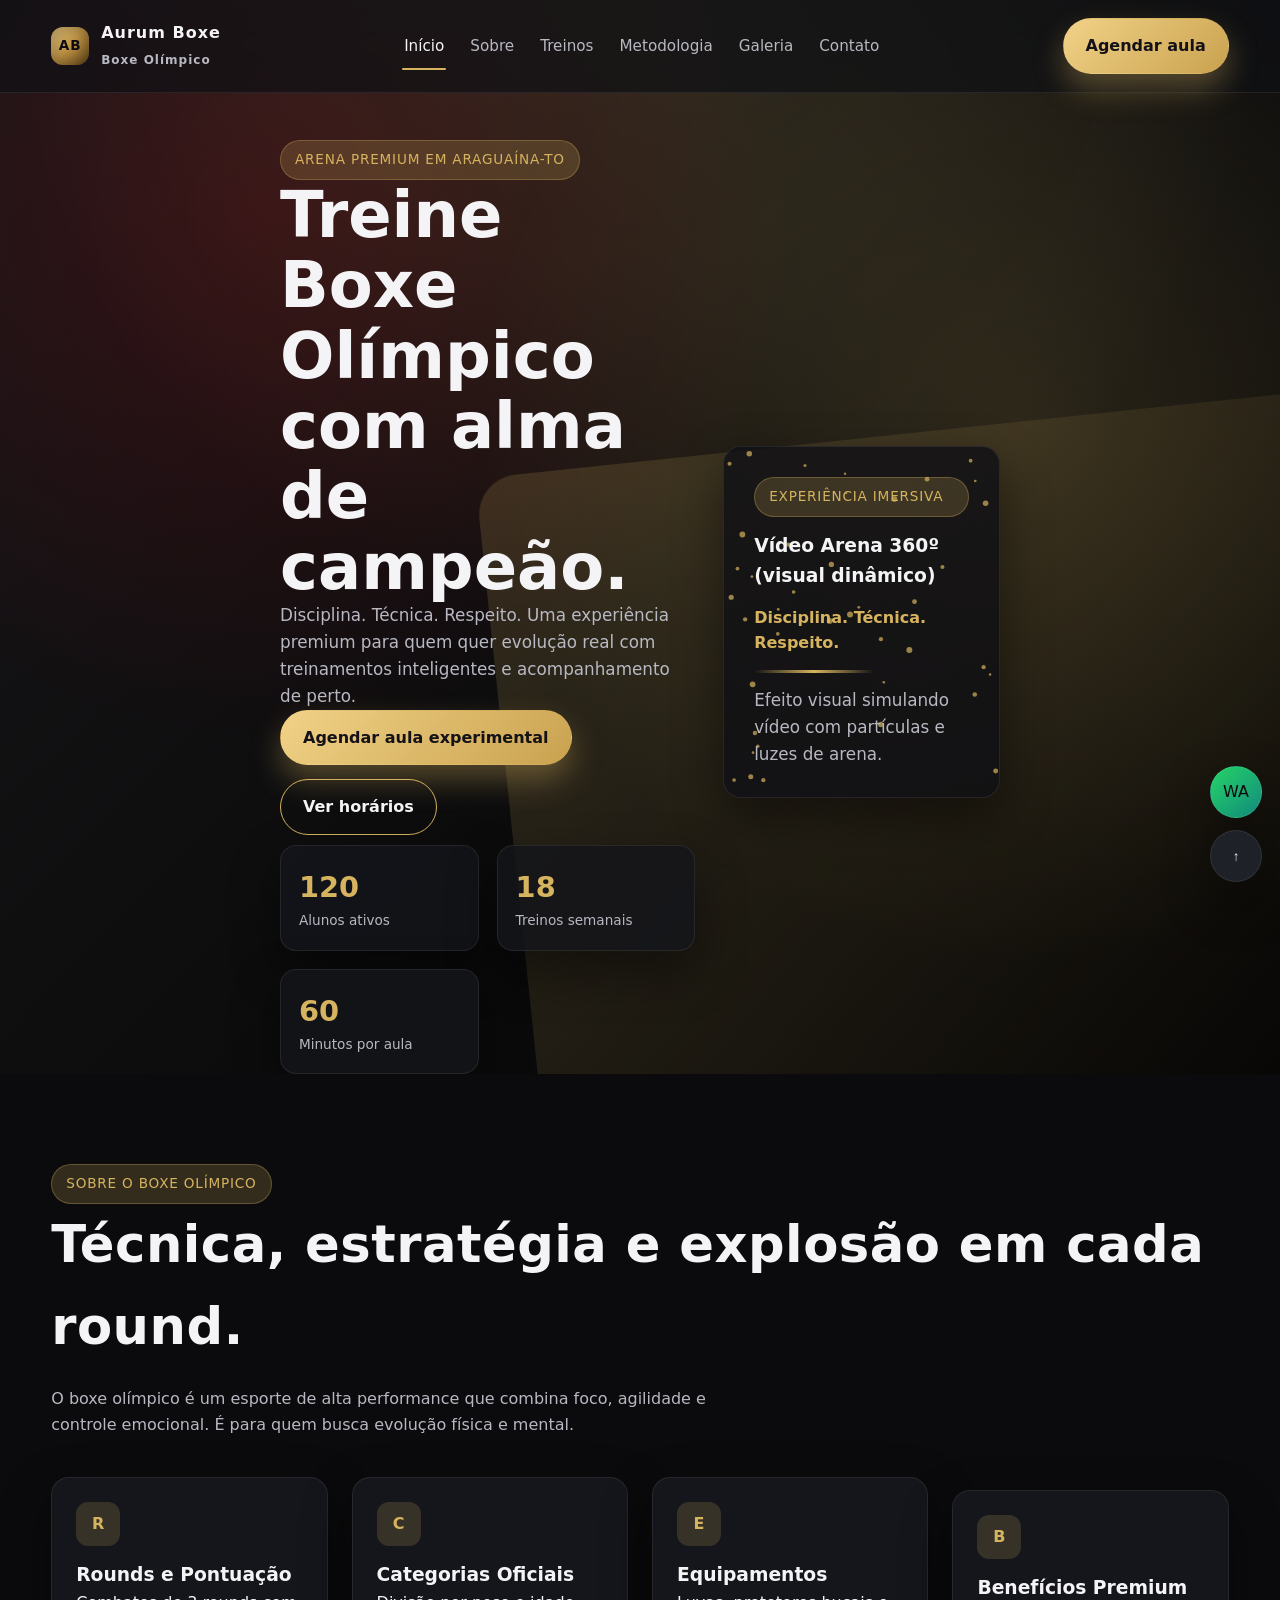
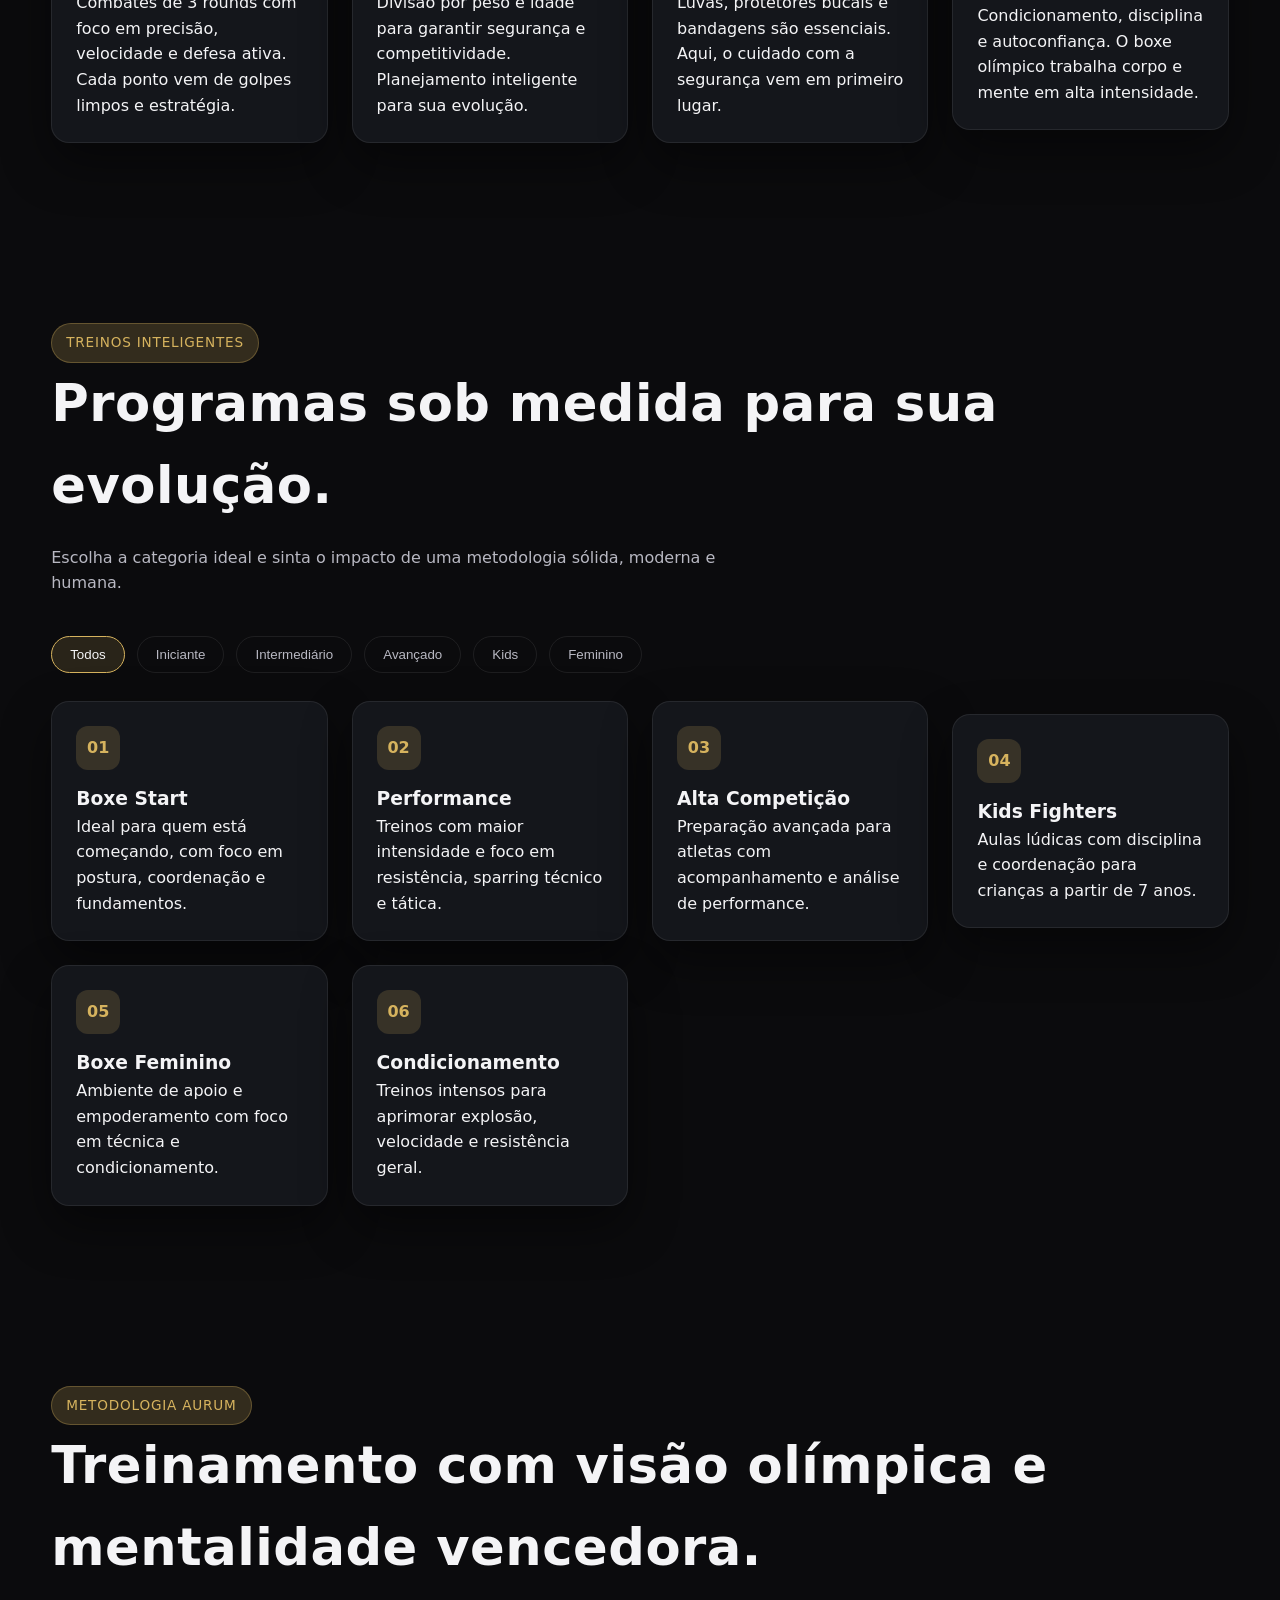
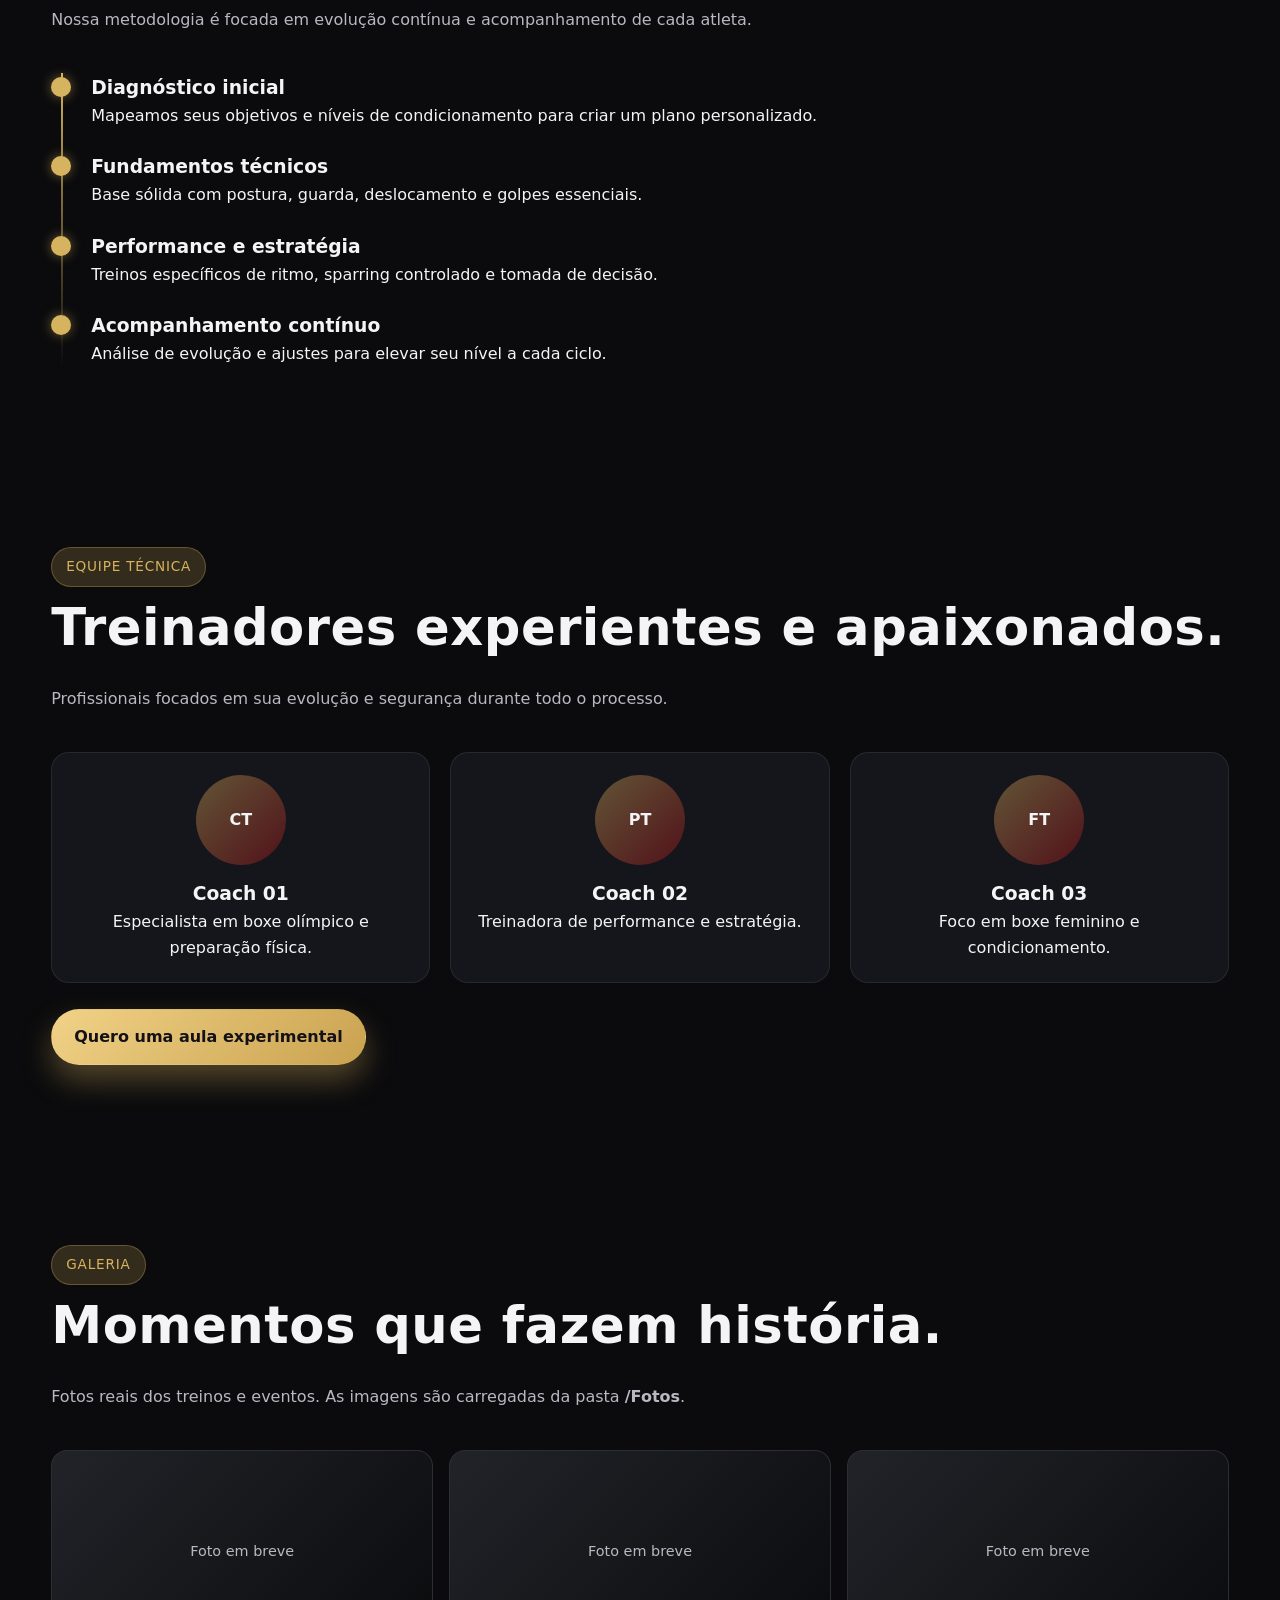
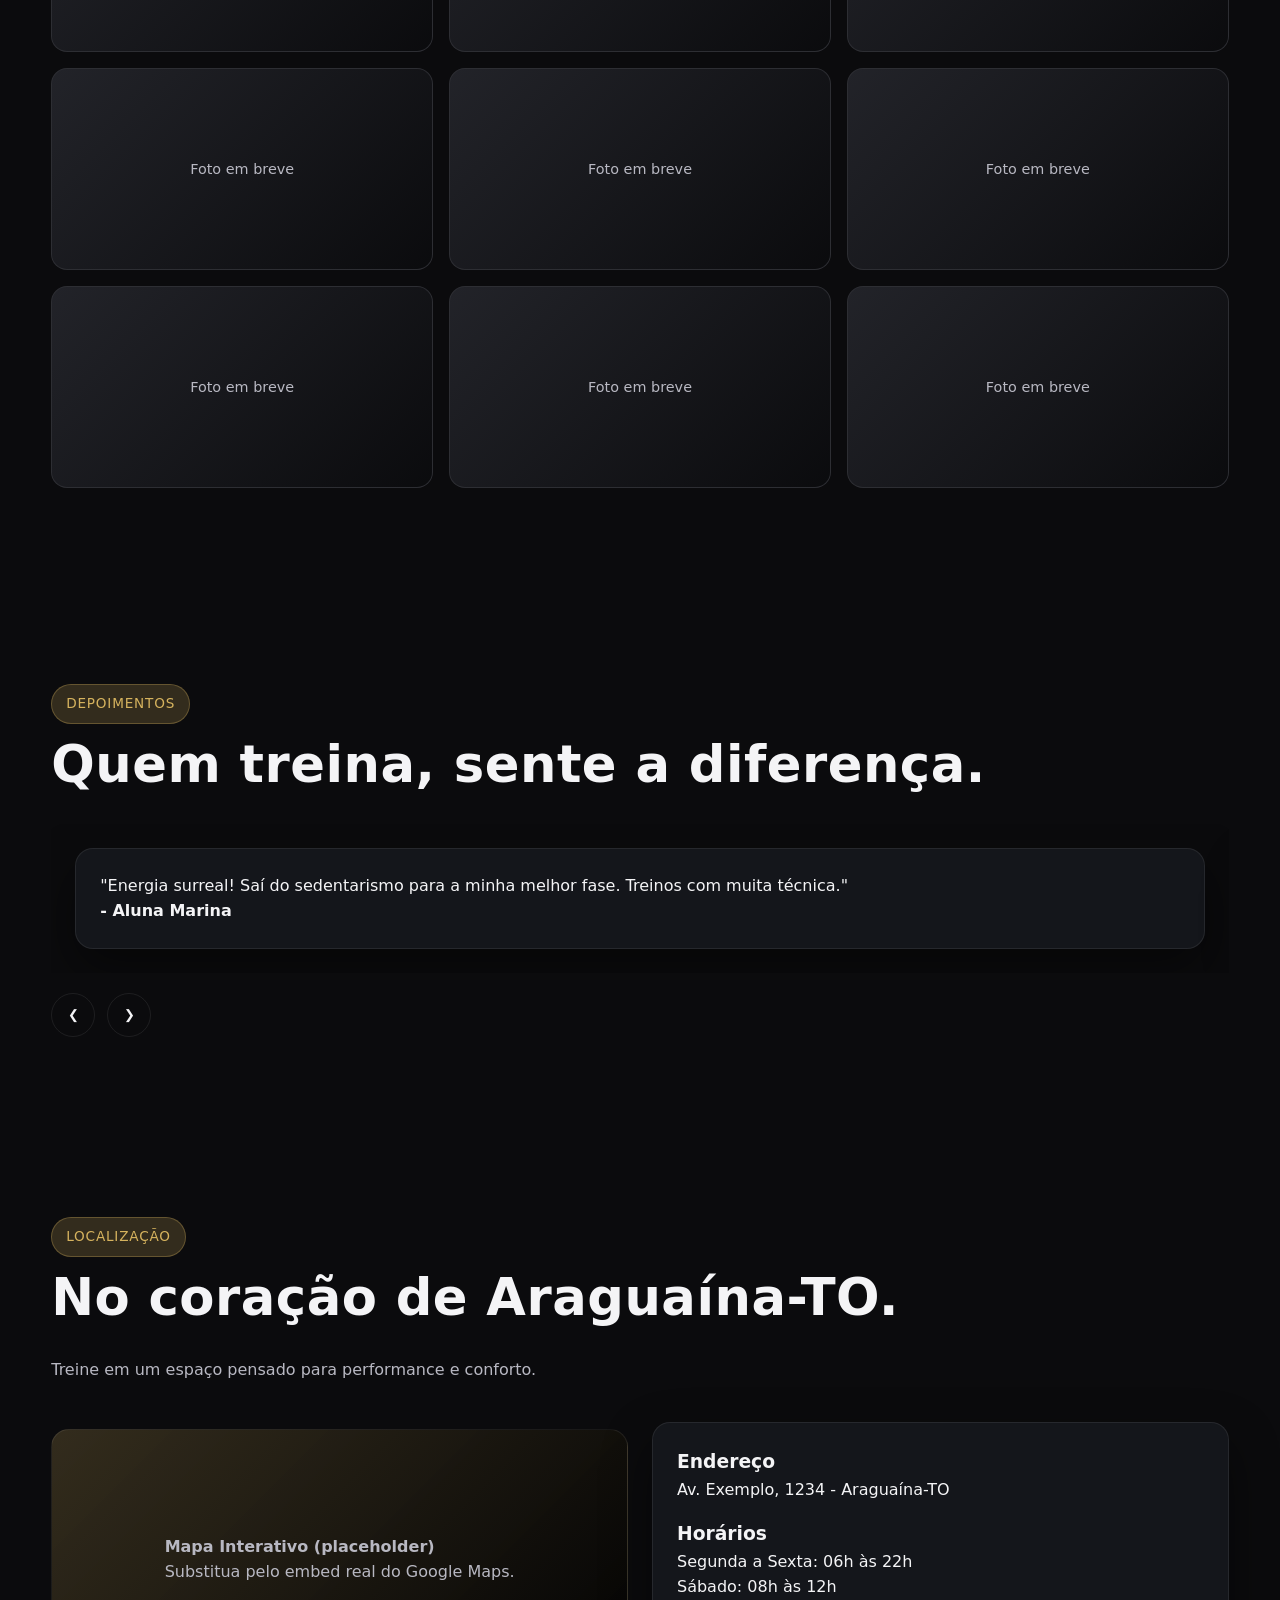
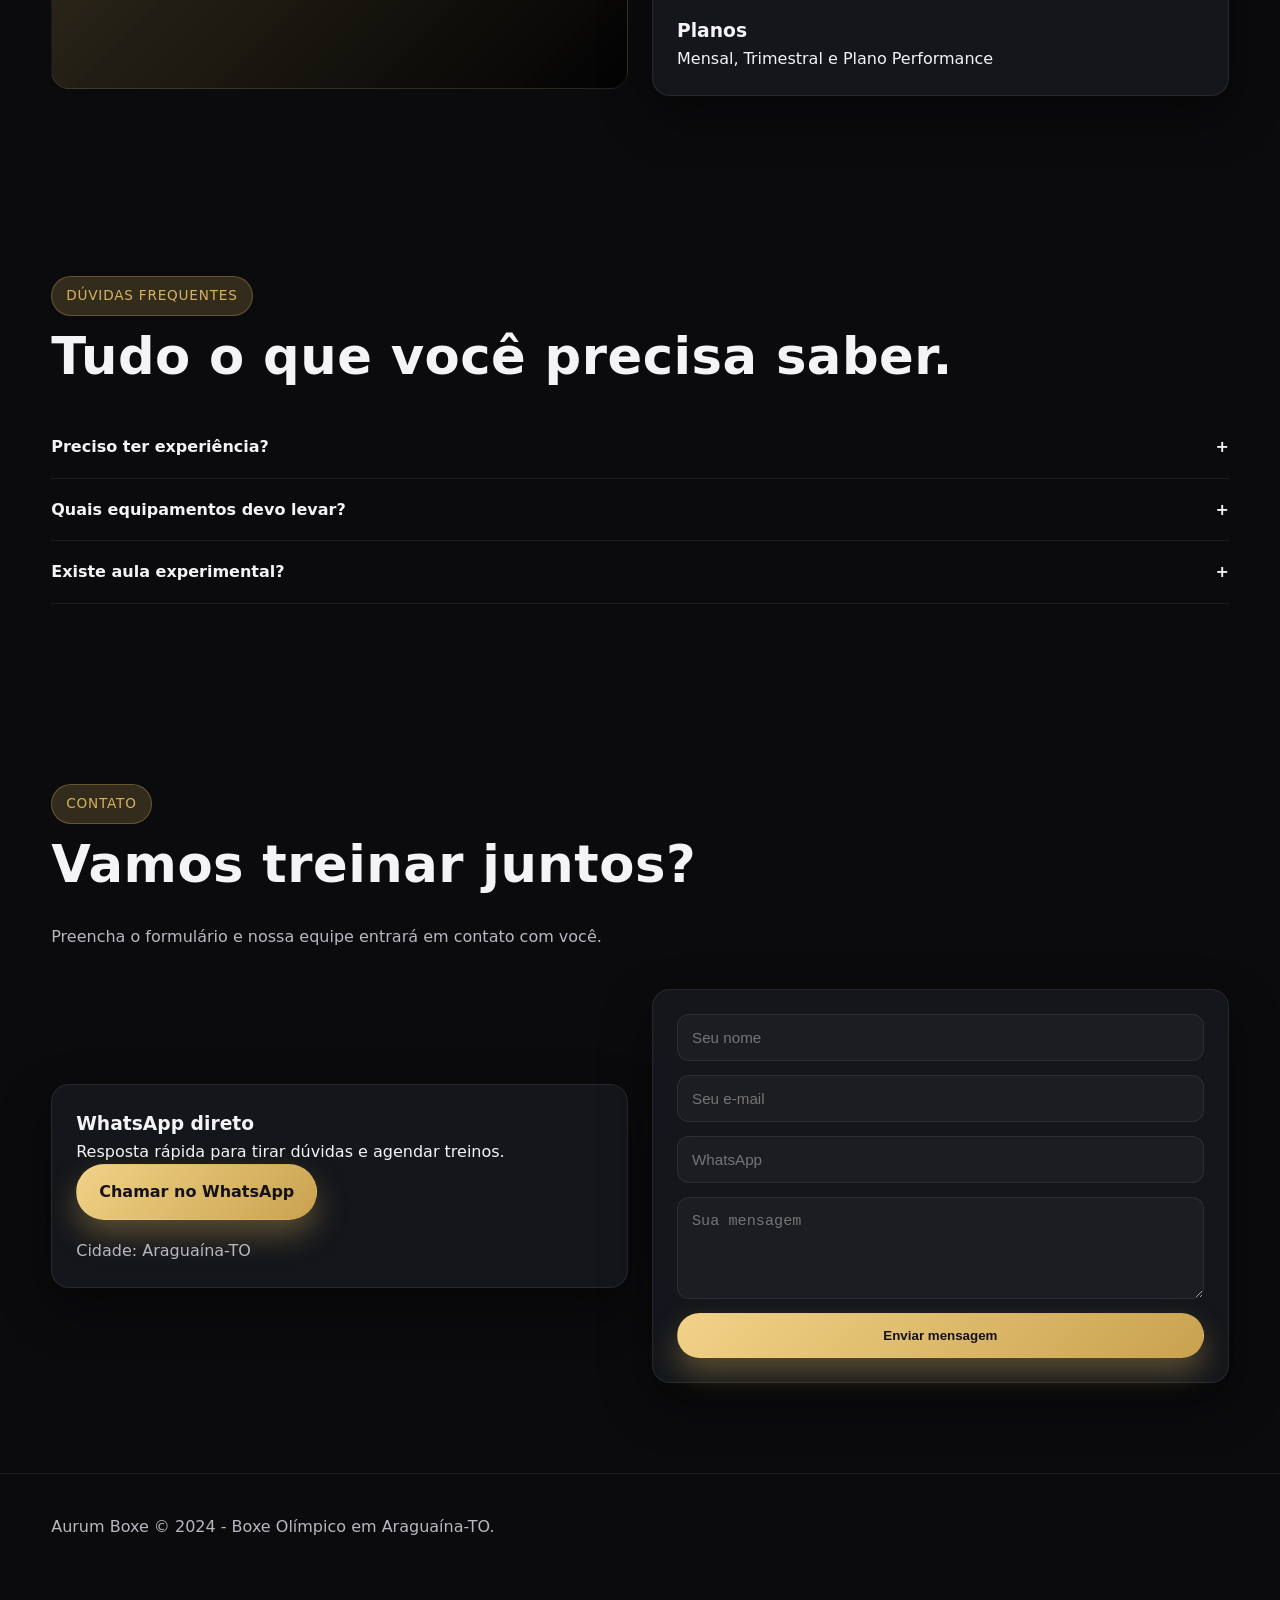
==== Index.html @ 55e6d2db "Create premium Aurum Boxe landing page" ====
<!DOCTYPE html>
<html lang="pt-BR">
<head>
  <meta charset="UTF-8" />
  <meta name="viewport" content="width=device-width, initial-scale=1" />
  <title>Aurum Boxe | Boxe Olímpico em Araguaína-TO</title>
  <meta name="description" content="Aurum Boxe - Treinos de Boxe Olímpico em Araguaína-TO. Disciplina, técnica e respeito." />
  <style>
    :root {
      --bg: #0b0b0d;
      --bg-alt: #101115;
      --card: #14161b;
      --gold: #d6b35e;
      --gold-soft: rgba(214, 179, 94, 0.2);
      --white: #f4f4f6;
      --muted: #b8b8c2;
      --red: #e10616;
      --shadow: 0 20px 50px rgba(0, 0, 0, 0.45);
      --radius: 18px;
      --glass: rgba(15, 16, 21, 0.7);
      --border: rgba(255, 255, 255, 0.08);
    }

    * {
      margin: 0;
      padding: 0;
      box-sizing: border-box;
    }

    html {
      scroll-behavior: smooth;
    }

    body {
      font-family: "Inter", "Segoe UI", system-ui, sans-serif;
      background: var(--bg);
      color: var(--white);
      line-height: 1.6;
      overflow-x: hidden;
    }

    a {
      color: inherit;
      text-decoration: none;
    }

    img {
      max-width: 100%;
      display: block;
    }

    .container {
      width: min(1200px, 92%);
      margin: 0 auto;
    }

    .section {
      padding: 90px 0;
      position: relative;
    }

    .section-title {
      font-size: clamp(2rem, 4vw, 3.2rem);
      margin-bottom: 18px;
      letter-spacing: 0.5px;
    }

    .section-subtitle {
      color: var(--muted);
      max-width: 720px;
      margin-bottom: 40px;
    }

    .badge {
      display: inline-flex;
      align-items: center;
      gap: 10px;
      padding: 8px 14px;
      border-radius: 999px;
      background: var(--gold-soft);
      color: var(--gold);
      font-size: 0.85rem;
      letter-spacing: 0.8px;
      text-transform: uppercase;
      border: 1px solid rgba(214, 179, 94, 0.3);
    }

    .btn {
      display: inline-flex;
      align-items: center;
      justify-content: center;
      gap: 10px;
      padding: 14px 22px;
      border-radius: 999px;
      font-weight: 600;
      border: 1px solid transparent;
      transition: transform 0.2s ease, box-shadow 0.2s ease, background 0.2s ease;
      cursor: pointer;
    }

    .btn-primary {
      background: linear-gradient(135deg, #f1d287, #c9a24f);
      color: #141118;
      box-shadow: 0 15px 30px rgba(214, 179, 94, 0.35);
    }

    .btn-primary:hover {
      transform: translateY(-2px);
      box-shadow: 0 18px 40px rgba(214, 179, 94, 0.45);
    }

    .btn-outline {
      background: transparent;
      border: 1px solid var(--gold);
      color: var(--white);
    }

    .btn-outline:hover {
      background: var(--gold);
      color: #141118;
    }

    header {
      position: fixed;
      top: 0;
      width: 100%;
      z-index: 1000;
      backdrop-filter: blur(18px);
      background: var(--glass);
      border-bottom: 1px solid var(--border);
    }

    .nav {
      display: flex;
      align-items: center;
      justify-content: space-between;
      padding: 18px 0;
    }

    .logo {
      display: flex;
      align-items: center;
      gap: 12px;
      font-weight: 700;
      letter-spacing: 1px;
    }

    .logo-mark {
      width: 38px;
      height: 38px;
      border-radius: 12px;
      background: linear-gradient(135deg, #f1d287, #c99b48, #6b4b1b);
      box-shadow: inset 0 0 20px rgba(0,0,0,0.4);
      position: relative;
    }

    .logo-mark::after {
      content: "AB";
      position: absolute;
      inset: 0;
      display: grid;
      place-items: center;
      color: #0e0b10;
      font-weight: 800;
      font-size: 0.85rem;
    }

    /* TODO: Substitua o logo acima pelo logo real da academia */

    .nav-links {
      display: none;
      gap: 22px;
      font-size: 0.95rem;
    }

    .nav-links a {
      padding: 6px 2px;
      position: relative;
      color: var(--muted);
      transition: color 0.2s ease;
    }

    .nav-links a.active,
    .nav-links a:hover {
      color: var(--white);
    }

    .nav-links a.active::after {
      content: "";
      position: absolute;
      left: 0;
      bottom: -6px;
      width: 100%;
      height: 2px;
      background: var(--gold);
      border-radius: 999px;
    }

    .nav-cta {
      display: none;
    }

    .menu-toggle {
      width: 42px;
      height: 42px;
      border-radius: 12px;
      border: 1px solid var(--border);
      background: rgba(255, 255, 255, 0.04);
      display: grid;
      place-items: center;
      cursor: pointer;
    }

    .menu-toggle span {
      width: 22px;
      height: 2px;
      background: var(--white);
      position: relative;
    }

    .menu-toggle span::before,
    .menu-toggle span::after {
      content: "";
      position: absolute;
      width: 100%;
      height: 2px;
      background: var(--white);
      left: 0;
    }

    .menu-toggle span::before {
      top: -6px;
    }

    .menu-toggle span::after {
      top: 6px;
    }

    .mobile-nav {
      display: none;
      flex-direction: column;
      gap: 14px;
      padding: 20px;
      background: var(--bg-alt);
      border-top: 1px solid var(--border);
    }

    .mobile-nav a {
      color: var(--muted);
    }

    .mobile-nav a.active,
    .mobile-nav a:hover {
      color: var(--white);
    }

    .hero {
      min-height: 100vh;
      padding-top: 120px;
      display: grid;
      align-items: center;
      background: radial-gradient(circle at top, rgba(214, 179, 94, 0.15), transparent 50%),
        linear-gradient(135deg, rgba(255, 255, 255, 0.05), rgba(0,0,0,0.7));
      position: relative;
      overflow: hidden;
    }

    .hero::before {
      content: "";
      position: absolute;
      inset: 0;
      background: radial-gradient(circle at 20% 20%, rgba(225, 6, 22, 0.2), transparent 40%),
        radial-gradient(circle at 80% 40%, rgba(214, 179, 94, 0.2), transparent 45%);
      opacity: 0.8;
    }

    .hero-content {
      position: relative;
      z-index: 2;
      display: grid;
      gap: 28px;
      max-width: 720px;
    }

    .hero h1 {
      font-size: clamp(2.6rem, 5vw, 4.2rem);
      line-height: 1.1;
    }

    .hero p {
      color: var(--muted);
      font-size: 1.05rem;
    }

    .hero-cta {
      display: flex;
      flex-wrap: wrap;
      gap: 14px;
    }

    .hero-metrics {
      display: grid;
      grid-template-columns: repeat(auto-fit, minmax(140px, 1fr));
      gap: 18px;
      margin-top: 10px;
    }

    .metric-card {
      padding: 18px;
      border-radius: 16px;
      background: rgba(20, 22, 27, 0.85);
      border: 1px solid var(--border);
      box-shadow: var(--shadow);
    }

    .metric-value {
      font-size: 1.8rem;
      color: var(--gold);
      font-weight: 700;
    }

    .metric-label {
      color: var(--muted);
      font-size: 0.85rem;
    }

    .hero-media {
      position: absolute;
      right: -10%;
      bottom: -10%;
      width: 70%;
      height: 70%;
      background: linear-gradient(135deg, rgba(214, 179, 94, 0.25), rgba(0, 0, 0, 0.1));
      border-radius: 40px;
      filter: blur(0.5px);
      opacity: 0.7;
      transform: rotate(-6deg);
    }

    .hero-video {
      position: relative;
      margin-top: 30px;
      border-radius: var(--radius);
      padding: 30px;
      background: rgba(15, 16, 21, 0.8);
      border: 1px solid var(--border);
      box-shadow: var(--shadow);
      overflow: hidden;
      min-height: 220px;
    }

    .hero-video canvas {
      position: absolute;
      inset: 0;
      width: 100%;
      height: 100%;
    }

    .hero-video .video-overlay {
      position: relative;
      z-index: 2;
      display: grid;
      gap: 14px;
    }

    .typing {
      font-weight: 600;
      color: var(--gold);
      min-height: 24px;
    }

    .glow-line {
      height: 3px;
      width: 120px;
      background: linear-gradient(90deg, transparent, var(--gold), transparent);
    }

    .grid {
      display: grid;
      gap: 24px;
    }

    .two-col {
      grid-template-columns: repeat(auto-fit, minmax(260px, 1fr));
      align-items: center;
    }

    .card {
      padding: 24px;
      border-radius: var(--radius);
      background: var(--card);
      border: 1px solid var(--border);
      box-shadow: var(--shadow);
      transition: transform 0.25s ease, border 0.25s ease;
    }

    .card:hover {
      transform: translateY(-6px);
      border-color: rgba(214, 179, 94, 0.4);
    }

    .card-icon {
      width: 44px;
      height: 44px;
      border-radius: 12px;
      background: rgba(214, 179, 94, 0.18);
      display: grid;
      place-items: center;
      margin-bottom: 14px;
      color: var(--gold);
      font-weight: 700;
    }

    .treinos-filter {
      display: flex;
      flex-wrap: wrap;
      gap: 12px;
      margin-bottom: 28px;
    }

    .filter-btn {
      padding: 10px 18px;
      border-radius: 999px;
      border: 1px solid var(--border);
      background: transparent;
      color: var(--muted);
      cursor: pointer;
      transition: all 0.2s ease;
    }

    .filter-btn.active,
    .filter-btn:hover {
      border-color: var(--gold);
      color: var(--white);
      background: rgba(214, 179, 94, 0.15);
    }

    .timeline {
      display: grid;
      gap: 24px;
      position: relative;
    }

    .timeline::before {
      content: "";
      position: absolute;
      left: 10px;
      top: 0;
      bottom: 0;
      width: 2px;
      background: linear-gradient(var(--gold), transparent);
    }

    .timeline-item {
      display: grid;
      grid-template-columns: 24px 1fr;
      gap: 16px;
      align-items: start;
    }

    .timeline-dot {
      width: 20px;
      height: 20px;
      border-radius: 50%;
      background: var(--gold);
      box-shadow: 0 0 12px rgba(214, 179, 94, 0.5);
      margin-top: 4px;
    }

    .team-grid {
      display: grid;
      grid-template-columns: repeat(auto-fit, minmax(220px, 1fr));
      gap: 20px;
    }

    .team-card {
      text-align: center;
      padding: 22px;
      border-radius: var(--radius);
      background: var(--card);
      border: 1px solid var(--border);
    }

    .team-avatar {
      width: 90px;
      height: 90px;
      border-radius: 50%;
      margin: 0 auto 14px;
      background: linear-gradient(135deg, rgba(214,179,94,0.4), rgba(225,6,22,0.3));
      display: grid;
      place-items: center;
      font-weight: 700;
    }

    .gallery {
      column-count: 1;
      column-gap: 16px;
    }

    .gallery-item {
      break-inside: avoid;
      margin-bottom: 16px;
      border-radius: 16px;
      overflow: hidden;
      background: #1b1c22;
      border: 1px solid var(--border);
      position: relative;
      min-height: 180px;
    }

    .gallery-item img {
      width: 100%;
      height: auto;
      transition: transform 0.4s ease;
    }

    .gallery-item:hover img {
      transform: scale(1.05);
    }

    .gallery-placeholder {
      display: grid;
      place-items: center;
      min-height: 200px;
      background: linear-gradient(135deg, rgba(255,255,255,0.03), rgba(0,0,0,0.6));
      color: var(--muted);
      font-size: 0.9rem;
    }

    .carousel {
      position: relative;
      overflow: hidden;
    }

    .carousel-track {
      display: flex;
      transition: transform 0.5s ease;
    }

    .carousel-card {
      min-width: 100%;
      padding: 24px;
    }

    .carousel-controls {
      display: flex;
      gap: 12px;
      margin-top: 20px;
    }

    .control-btn {
      width: 44px;
      height: 44px;
      border-radius: 50%;
      border: 1px solid var(--border);
      background: transparent;
      color: var(--white);
      cursor: pointer;
      transition: all 0.2s ease;
    }

    .control-btn:hover {
      border-color: var(--gold);
      color: var(--gold);
    }

    .map-placeholder {
      min-height: 260px;
      border-radius: var(--radius);
      background: linear-gradient(135deg, rgba(214,179,94,0.2), rgba(0,0,0,0.7));
      display: grid;
      place-items: center;
      color: var(--muted);
      border: 1px solid var(--border);
    }

    .faq-item {
      border-bottom: 1px solid var(--border);
      padding: 18px 0;
    }

    .faq-question {
      display: flex;
      justify-content: space-between;
      align-items: center;
      cursor: pointer;
      font-weight: 600;
    }

    .faq-answer {
      max-height: 0;
      overflow: hidden;
      transition: max-height 0.3s ease;
      color: var(--muted);
    }

    .faq-item.active .faq-answer {
      max-height: 200px;
      margin-top: 10px;
    }

    .contact-form {
      display: grid;
      gap: 14px;
    }

    input, textarea {
      width: 100%;
      padding: 14px;
      border-radius: 12px;
      border: 1px solid var(--border);
      background: rgba(255, 255, 255, 0.03);
      color: var(--white);
      font-size: 0.95rem;
    }

    input:focus, textarea:focus {
      outline: none;
      border-color: var(--gold);
    }

    .form-success {
      padding: 12px 16px;
      border-radius: 12px;
      background: rgba(0, 128, 0, 0.2);
      color: #b8f5c2;
      display: none;
    }

    .floating-actions {
      position: fixed;
      right: 18px;
      bottom: 18px;
      display: grid;
      gap: 12px;
      z-index: 999;
    }

    .floating-btn {
      width: 52px;
      height: 52px;
      border-radius: 50%;
      display: grid;
      place-items: center;
      background: #1e2128;
      border: 1px solid var(--border);
      color: var(--white);
      box-shadow: var(--shadow);
      cursor: pointer;
      transition: transform 0.2s ease, background 0.2s ease;
    }

    .floating-btn.whatsapp {
      background: linear-gradient(135deg, #25d366, #128c7e);
      color: #0b0b0d;
    }

    .floating-btn:hover {
      transform: translateY(-4px);
    }

    footer {
      padding: 40px 0 60px;
      border-top: 1px solid var(--border);
      color: var(--muted);
    }

    .parallax-bg {
      position: absolute;
      inset: 0;
      background: url('') center/cover;
      opacity: 0.1;
      pointer-events: none;
      transform: translateY(0px);
    }

    @media (min-width: 720px) {
      .nav-links {
        display: flex;
      }

      .nav-cta {
        display: inline-flex;
      }

      .menu-toggle {
        display: none;
      }

      .hero {
        padding-top: 140px;
      }

      .hero-content {
        grid-template-columns: 1.2fr 0.8fr;
        align-items: center;
      }

      .hero-media {
        display: block;
      }

      .gallery {
        column-count: 2;
      }
    }

    @media (min-width: 1024px) {
      .gallery {
        column-count: 3;
      }
    }
  </style>
</head>
<body>
  <header>
    <div class="container nav">
      <div class="logo">
        <div class="logo-mark" aria-hidden="true"></div>
        <div>
          <div>Aurum Boxe</div>
          <small style="color: var(--muted); font-size: 0.75rem;">Boxe Olímpico</small>
        </div>
      </div>
      <nav class="nav-links">
        <a href="#hero" class="active">Início</a>
        <a href="#sobre">Sobre</a>
        <a href="#treinos">Treinos</a>
        <a href="#metodologia">Metodologia</a>
        <a href="#galeria">Galeria</a>
        <a href="#contato">Contato</a>
      </nav>
      <a class="btn btn-primary nav-cta" href="#contato">Agendar aula</a>
      <div class="menu-toggle" id="menuToggle" aria-label="Abrir menu">
        <span></span>
      </div>
    </div>
    <div class="mobile-nav" id="mobileNav">
      <a href="#hero" class="active">Início</a>
      <a href="#sobre">Sobre</a>
      <a href="#treinos">Treinos</a>
      <a href="#metodologia">Metodologia</a>
      <a href="#equipe">Equipe</a>
      <a href="#galeria">Galeria</a>
      <a href="#contato">Contato</a>
    </div>
  </header>

  <main>
    <section class="hero" id="hero">
      <div class="parallax-bg" aria-hidden="true"></div>
      <div class="container hero-content">
        <div>
          <span class="badge">Arena Premium em Araguaína-TO</span>
          <h1>Treine Boxe Olímpico com alma de campeão.</h1>
          <p>Disciplina. Técnica. Respeito. Uma experiência premium para quem quer evolução real com treinamentos inteligentes e acompanhamento de perto.</p>
          <div class="hero-cta">
            <a class="btn btn-primary" href="#contato">Agendar aula experimental</a>
            <a class="btn btn-outline" href="#treinos">Ver horários</a>
          </div>
          <div class="hero-metrics">
            <div class="metric-card">
              <div class="metric-value" data-counter="120">0</div>
              <div class="metric-label">Alunos ativos</div>
            </div>
            <div class="metric-card">
              <div class="metric-value" data-counter="18">0</div>
              <div class="metric-label">Treinos semanais</div>
            </div>
            <div class="metric-card">
              <div class="metric-value" data-counter="60">0</div>
              <div class="metric-label">Minutos por aula</div>
            </div>
          </div>
        </div>
        <div class="hero-video">
          <canvas id="heroParticles" aria-hidden="true"></canvas>
          <div class="video-overlay">
            <div class="badge">Experiência Imersiva</div>
            <h3>Vídeo Arena 360º (visual dinâmico)</h3>
            <div class="typing" id="typingText"></div>
            <div class="glow-line"></div>
            <p style="color: var(--muted);">Efeito visual simulando vídeo com partículas e luzes de arena.</p>
          </div>
        </div>
      </div>
      <div class="hero-media" aria-hidden="true"></div>
    </section>

    <section class="section" id="sobre">
      <div class="container">
        <div class="badge">Sobre o Boxe Olímpico</div>
        <h2 class="section-title">Técnica, estratégia e explosão em cada round.</h2>
        <p class="section-subtitle">O boxe olímpico é um esporte de alta performance que combina foco, agilidade e controle emocional. É para quem busca evolução física e mental.</p>
        <div class="grid two-col">
          <div class="card">
            <div class="card-icon">R</div>
            <h3>Rounds e Pontuação</h3>
            <p>Combates de 3 rounds com foco em precisão, velocidade e defesa ativa. Cada ponto vem de golpes limpos e estratégia.</p>
          </div>
          <div class="card">
            <div class="card-icon">C</div>
            <h3>Categorias Oficiais</h3>
            <p>Divisão por peso e idade para garantir segurança e competitividade. Planejamento inteligente para sua evolução.</p>
          </div>
          <div class="card">
            <div class="card-icon">E</div>
            <h3>Equipamentos</h3>
            <p>Luvas, protetores bucais e bandagens são essenciais. Aqui, o cuidado com a segurança vem em primeiro lugar.</p>
          </div>
          <div class="card">
            <div class="card-icon">B</div>
            <h3>Benefícios Premium</h3>
            <p>Condicionamento, disciplina e autoconfiança. O boxe olímpico trabalha corpo e mente em alta intensidade.</p>
          </div>
        </div>
      </div>
    </section>

    <section class="section" id="treinos">
      <div class="container">
        <div class="badge">Treinos Inteligentes</div>
        <h2 class="section-title">Programas sob medida para sua evolução.</h2>
        <p class="section-subtitle">Escolha a categoria ideal e sinta o impacto de uma metodologia sólida, moderna e humana.</p>

        <div class="treinos-filter">
          <button class="filter-btn active" data-filter="all">Todos</button>
          <button class="filter-btn" data-filter="iniciante">Iniciante</button>
          <button class="filter-btn" data-filter="intermediario">Intermediário</button>
          <button class="filter-btn" data-filter="avancado">Avançado</button>
          <button class="filter-btn" data-filter="kids">Kids</button>
          <button class="filter-btn" data-filter="feminino">Feminino</button>
        </div>

        <div class="grid two-col" id="treinoCards">
          <div class="card treino-card" data-category="iniciante">
            <div class="card-icon">01</div>
            <h3>Boxe Start</h3>
            <p>Ideal para quem está começando, com foco em postura, coordenação e fundamentos.</p>
          </div>
          <div class="card treino-card" data-category="intermediario">
            <div class="card-icon">02</div>
            <h3>Performance</h3>
            <p>Treinos com maior intensidade e foco em resistência, sparring técnico e tática.</p>
          </div>
          <div class="card treino-card" data-category="avancado">
            <div class="card-icon">03</div>
            <h3>Alta Competição</h3>
            <p>Preparação avançada para atletas com acompanhamento e análise de performance.</p>
          </div>
          <div class="card treino-card" data-category="kids">
            <div class="card-icon">04</div>
            <h3>Kids Fighters</h3>
            <p>Aulas lúdicas com disciplina e coordenação para crianças a partir de 7 anos.</p>
          </div>
          <div class="card treino-card" data-category="feminino">
            <div class="card-icon">05</div>
            <h3>Boxe Feminino</h3>
            <p>Ambiente de apoio e empoderamento com foco em técnica e condicionamento.</p>
          </div>
          <div class="card treino-card" data-category="intermediario">
            <div class="card-icon">06</div>
            <h3>Condicionamento</h3>
            <p>Treinos intensos para aprimorar explosão, velocidade e resistência geral.</p>
          </div>
        </div>
      </div>
    </section>

    <section class="section" id="metodologia">
      <div class="container">
        <div class="badge">Metodologia Aurum</div>
        <h2 class="section-title">Treinamento com visão olímpica e mentalidade vencedora.</h2>
        <p class="section-subtitle">Nossa metodologia é focada em evolução contínua e acompanhamento de cada atleta.</p>
        <div class="timeline">
          <div class="timeline-item">
            <div class="timeline-dot"></div>
            <div>
              <h3>Diagnóstico inicial</h3>
              <p>Mapeamos seus objetivos e níveis de condicionamento para criar um plano personalizado.</p>
            </div>
          </div>
          <div class="timeline-item">
            <div class="timeline-dot"></div>
            <div>
              <h3>Fundamentos técnicos</h3>
              <p>Base sólida com postura, guarda, deslocamento e golpes essenciais.</p>
            </div>
          </div>
          <div class="timeline-item">
            <div class="timeline-dot"></div>
            <div>
              <h3>Performance e estratégia</h3>
              <p>Treinos específicos de ritmo, sparring controlado e tomada de decisão.</p>
            </div>
          </div>
          <div class="timeline-item">
            <div class="timeline-dot"></div>
            <div>
              <h3>Acompanhamento contínuo</h3>
              <p>Análise de evolução e ajustes para elevar seu nível a cada ciclo.</p>
            </div>
          </div>
        </div>
      </div>
    </section>

    <section class="section" id="equipe">
      <div class="container">
        <div class="badge">Equipe Técnica</div>
        <h2 class="section-title">Treinadores experientes e apaixonados.</h2>
        <p class="section-subtitle">Profissionais focados em sua evolução e segurança durante todo o processo.</p>
        <div class="team-grid">
          <div class="team-card">
            <div class="team-avatar">CT</div>
            <h3>Coach 01</h3>
            <p>Especialista em boxe olímpico e preparação física.</p>
          </div>
          <div class="team-card">
            <div class="team-avatar">PT</div>
            <h3>Coach 02</h3>
            <p>Treinadora de performance e estratégia.</p>
          </div>
          <div class="team-card">
            <div class="team-avatar">FT</div>
            <h3>Coach 03</h3>
            <p>Foco em boxe feminino e condicionamento.</p>
          </div>
        </div>
        <div style="margin-top: 26px;">
          <a class="btn btn-primary" href="#contato">Quero uma aula experimental</a>
        </div>
      </div>
    </section>

    <section class="section" id="galeria">
      <div class="container">
        <div class="badge">Galeria</div>
        <h2 class="section-title">Momentos que fazem história.</h2>
        <p class="section-subtitle">Fotos reais dos treinos e eventos. As imagens são carregadas da pasta <strong>/Fotos</strong>.</p>
        <div class="gallery" id="galleryGrid"></div>
      </div>
    </section>

    <section class="section" id="depoimentos">
      <div class="container">
        <div class="badge">Depoimentos</div>
        <h2 class="section-title">Quem treina, sente a diferença.</h2>
        <div class="carousel" id="testimonialCarousel">
          <div class="carousel-track">
            <div class="carousel-card">
              <div class="card">
                <p>"Energia surreal! Saí do sedentarismo para a minha melhor fase. Treinos com muita técnica."</p>
                <strong>- Aluna Marina</strong>
              </div>
            </div>
            <div class="carousel-card">
              <div class="card">
                <p>"Equipe top, ambiente premium. Cada aula é um desafio e uma evolução."</p>
                <strong>- Aluno Rafael</strong>
              </div>
            </div>
            <div class="carousel-card">
              <div class="card">
                <p>"O boxe olímpico aqui é outro nível. Super recomendo para quem quer performance."</p>
                <strong>- Atleta Júlia</strong>
              </div>
            </div>
          </div>
        </div>
        <div class="carousel-controls">
          <button class="control-btn" id="prevTestimonial" aria-label="Anterior">&#10094;</button>
          <button class="control-btn" id="nextTestimonial" aria-label="Próximo">&#10095;</button>
        </div>
      </div>
    </section>

    <section class="section" id="localizacao">
      <div class="container">
        <div class="badge">Localização</div>
        <h2 class="section-title">No coração de Araguaína-TO.</h2>
        <p class="section-subtitle">Treine em um espaço pensado para performance e conforto.</p>
        <div class="grid two-col">
          <div class="map-placeholder">
            <div>
              <strong>Mapa Interativo (placeholder)</strong>
              <p>Substitua pelo embed real do Google Maps.</p>
              <!-- TODO: Substituir pelo iframe oficial do Google Maps -->
            </div>
          </div>
          <div class="card">
            <h3>Endereço</h3>
            <p><!-- TODO: Atualizar endereço completo -->
              Av. Exemplo, 1234 - Araguaína-TO
            </p>
            <h3 style="margin-top: 16px;">Horários</h3>
            <p><!-- TODO: Atualizar horários -->
              Segunda a Sexta: 06h às 22h<br />
              Sábado: 08h às 12h
            </p>
            <h3 style="margin-top: 16px;">Planos</h3>
            <p><!-- TODO: Atualizar planos -->
              Mensal, Trimestral e Plano Performance
            </p>
          </div>
        </div>
      </div>
    </section>

    <section class="section" id="faq">
      <div class="container">
        <div class="badge">Dúvidas Frequentes</div>
        <h2 class="section-title">Tudo o que você precisa saber.</h2>
        <div class="faq-item">
          <div class="faq-question">Preciso ter experiência? <span>+</span></div>
          <div class="faq-answer">
            <p>Não. Temos turmas para todos os níveis com acompanhamento desde o início.</p>
          </div>
        </div>
        <div class="faq-item">
          <div class="faq-question">Quais equipamentos devo levar? <span>+</span></div>
          <div class="faq-answer">
            <p>Luvas, bandagens e protetor bucal. Caso não tenha, oferecemos orientações de compra.</p>
          </div>
        </div>
        <div class="faq-item">
          <div class="faq-question">Existe aula experimental? <span>+</span></div>
          <div class="faq-answer">
            <p>Sim! Você pode agendar uma aula experimental gratuita para conhecer o espaço.</p>
          </div>
        </div>
      </div>
    </section>

    <section class="section" id="contato">
      <div class="container">
        <div class="badge">Contato</div>
        <h2 class="section-title">Vamos treinar juntos?</h2>
        <p class="section-subtitle">Preencha o formulário e nossa equipe entrará em contato com você.</p>
        <div class="grid two-col">
          <div class="card">
            <h3>WhatsApp direto</h3>
            <p>Resposta rápida para tirar dúvidas e agendar treinos.</p>
            <!-- TODO: Atualizar link do WhatsApp -->
            <a class="btn btn-primary" href="https://wa.me/5599999999999" target="_blank" rel="noopener">Chamar no WhatsApp</a>
            <p style="margin-top: 18px; color: var(--muted);">Cidade: Araguaína-TO</p>
          </div>
          <form class="card contact-form" id="contactForm">
            <input type="text" name="nome" placeholder="Seu nome" required />
            <input type="email" name="email" placeholder="Seu e-mail" required />
            <input type="tel" name="telefone" placeholder="WhatsApp" required />
            <textarea name="mensagem" rows="4" placeholder="Sua mensagem" required></textarea>
            <button class="btn btn-primary" type="submit">Enviar mensagem</button>
            <div class="form-success" id="formSuccess">Mensagem enviada! Em breve entraremos em contato.</div>
          </form>
        </div>
      </div>
    </section>
  </main>

  <div class="floating-actions">
    <!-- TODO: Atualizar link do WhatsApp -->
    <a class="floating-btn whatsapp" href="https://wa.me/5599999999999" target="_blank" rel="noopener" aria-label="WhatsApp">WA</a>
    <button class="floating-btn" id="backToTop" aria-label="Voltar ao topo">↑</button>
  </div>

  <footer>
    <div class="container">
      <p>Aurum Boxe © 2024 - Boxe Olímpico em Araguaína-TO.</p>
    </div>
  </footer>

  <script>
    const menuToggle = document.getElementById('menuToggle');
    const mobileNav = document.getElementById('mobileNav');
    menuToggle.addEventListener('click', () => {
      mobileNav.style.display = mobileNav.style.display === 'flex' ? 'none' : 'flex';
    });

    const sections = document.querySelectorAll('section');
    const navLinks = document.querySelectorAll('.nav-links a, .mobile-nav a');
    const observer = new IntersectionObserver((entries) => {
      entries.forEach(entry => {
        if (entry.isIntersecting) {
          navLinks.forEach(link => {
            link.classList.toggle('active', link.getAttribute('href') === `#${entry.target.id}`);
          });
        }
      });
    }, { threshold: 0.5 });
    sections.forEach(section => observer.observe(section));

    const counters = document.querySelectorAll('[data-counter]');
    const counterObserver = new IntersectionObserver(entries => {
      entries.forEach(entry => {
        if (entry.isIntersecting) {
          const el = entry.target;
          const target = parseInt(el.dataset.counter, 10);
          let current = 0;
          const step = Math.ceil(target / 60);
          const interval = setInterval(() => {
            current += step;
            if (current >= target) {
              el.textContent = target;
              clearInterval(interval);
            } else {
              el.textContent = current;
            }
          }, 20);
          counterObserver.unobserve(el);
        }
      });
    }, { threshold: 0.6 });
    counters.forEach(counter => counterObserver.observe(counter));

    const typingPhrases = [
      'Disciplina. Técnica. Respeito.',
      'Treine como atleta.',
      'Força e estratégia em cada round.'
    ];
    const typingEl = document.getElementById('typingText');
    let phraseIndex = 0;
    let letterIndex = 0;
    let isDeleting = false;

    function typeLoop() {
      const current = typingPhrases[phraseIndex];
      if (!isDeleting) {
        letterIndex++;
        typingEl.textContent = current.slice(0, letterIndex);
        if (letterIndex === current.length) {
          isDeleting = true;
          setTimeout(typeLoop, 1500);
          return;
        }
      } else {
        letterIndex--;
        typingEl.textContent = current.slice(0, letterIndex);
        if (letterIndex === 0) {
          isDeleting = false;
          phraseIndex = (phraseIndex + 1) % typingPhrases.length;
        }
      }
      setTimeout(typeLoop, isDeleting ? 50 : 90);
    }
    typeLoop();

    const filterButtons = document.querySelectorAll('.filter-btn');
    const treinoCards = document.querySelectorAll('.treino-card');
    filterButtons.forEach(button => {
      button.addEventListener('click', () => {
        filterButtons.forEach(btn => btn.classList.remove('active'));
        button.classList.add('active');
        const filter = button.dataset.filter;
        treinoCards.forEach(card => {
          const match = filter === 'all' || card.dataset.category === filter;
          card.style.display = match ? 'block' : 'none';
        });
      });
    });

    const faqItems = document.querySelectorAll('.faq-item');
    faqItems.forEach(item => {
      item.querySelector('.faq-question').addEventListener('click', () => {
        item.classList.toggle('active');
      });
    });

    const carouselTrack = document.querySelector('.carousel-track');
    const carouselCards = document.querySelectorAll('.carousel-card');
    let carouselIndex = 0;

    function updateCarousel() {
      carouselTrack.style.transform = `translateX(-${carouselIndex * 100}%)`;
    }

    document.getElementById('prevTestimonial').addEventListener('click', () => {
      carouselIndex = (carouselIndex - 1 + carouselCards.length) % carouselCards.length;
      updateCarousel();
    });
    document.getElementById('nextTestimonial').addEventListener('click', () => {
      carouselIndex = (carouselIndex + 1) % carouselCards.length;
      updateCarousel();
    });

    setInterval(() => {
      carouselIndex = (carouselIndex + 1) % carouselCards.length;
      updateCarousel();
    }, 6000);

    const galleryImages = [
      'Fotos/foto1.jpg',
      'Fotos/foto2.jpg',
      'Fotos/foto3.jpg',
      'Fotos/foto4.jpg',
      'Fotos/foto5.jpg',
      'Fotos/foto6.jpg',
      'Fotos/foto7.jpg',
      'Fotos/foto8.jpg',
      'Fotos/foto9.jpg'
    ];

    const galleryGrid = document.getElementById('galleryGrid');
    galleryImages.forEach(src => {
      const item = document.createElement('div');
      item.className = 'gallery-item';
      const img = document.createElement('img');
      img.src = src;
      img.alt = 'Galeria Aurum Boxe';
      img.onerror = () => {
        item.innerHTML = '<div class="gallery-placeholder">Foto em breve</div>';
      };
      item.appendChild(img);
      galleryGrid.appendChild(item);
    });

    const backToTop = document.getElementById('backToTop');
    backToTop.addEventListener('click', () => {
      window.scrollTo({ top: 0, behavior: 'smooth' });
    });

    const contactForm = document.getElementById('contactForm');
    const formSuccess = document.getElementById('formSuccess');
    contactForm.addEventListener('submit', (event) => {
      event.preventDefault();
      if (!contactForm.checkValidity()) {
        contactForm.reportValidity();
        return;
      }
      formSuccess.style.display = 'block';
      contactForm.reset();
    });

    const heroCanvas = document.getElementById('heroParticles');
    const ctx = heroCanvas.getContext('2d');
    let particles = [];

    function resizeCanvas() {
      const scale = window.devicePixelRatio || 1;
      heroCanvas.width = heroCanvas.offsetWidth * scale;
      heroCanvas.height = heroCanvas.offsetHeight * scale;
      ctx.setTransform(scale, 0, 0, scale, 0, 0);
    }

    function createParticles() {
      const count = 40;
      particles = Array.from({ length: count }, () => ({
        x: Math.random() * heroCanvas.offsetWidth,
        y: Math.random() * heroCanvas.offsetHeight,
        radius: Math.random() * 2 + 1,
        speed: Math.random() * 0.6 + 0.2
      }));
    }

    function animateParticles() {
      ctx.clearRect(0, 0, heroCanvas.offsetWidth, heroCanvas.offsetHeight);
      particles.forEach(p => {
        ctx.beginPath();
        ctx.fillStyle = 'rgba(214, 179, 94, 0.7)';
        ctx.arc(p.x, p.y, p.radius, 0, Math.PI * 2);
        ctx.fill();
        p.y -= p.speed;
        if (p.y < 0) {
          p.y = heroCanvas.offsetHeight;
          p.x = Math.random() * heroCanvas.offsetWidth;
        }
      });
      requestAnimationFrame(animateParticles);
    }

    resizeCanvas();
    createParticles();
    animateParticles();

    window.addEventListener('resize', () => {
      resizeCanvas();
      createParticles();
    });

    const parallax = document.querySelector('.parallax-bg');
    window.addEventListener('scroll', () => {
      const offset = window.scrollY * 0.2;
      parallax.style.transform = `translateY(${offset}px)`;
    });
  </script>
</body>
</html>
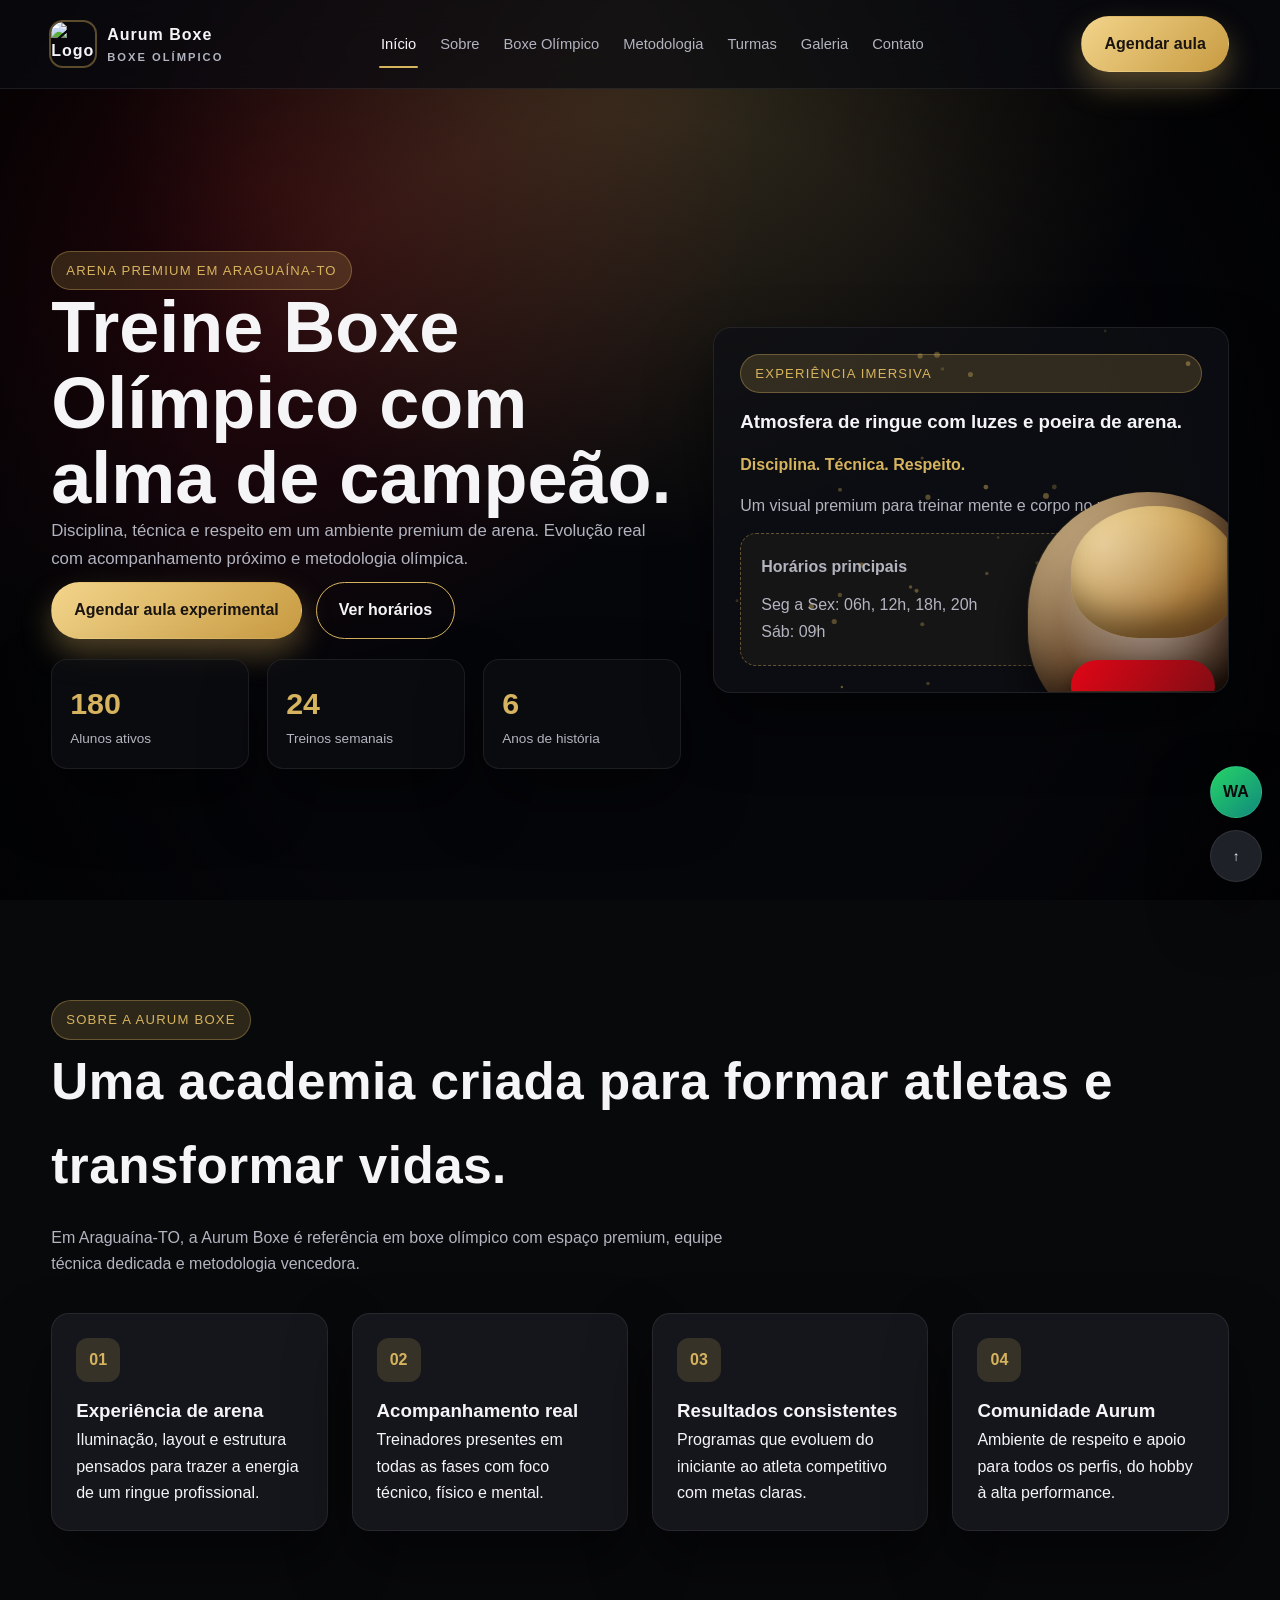
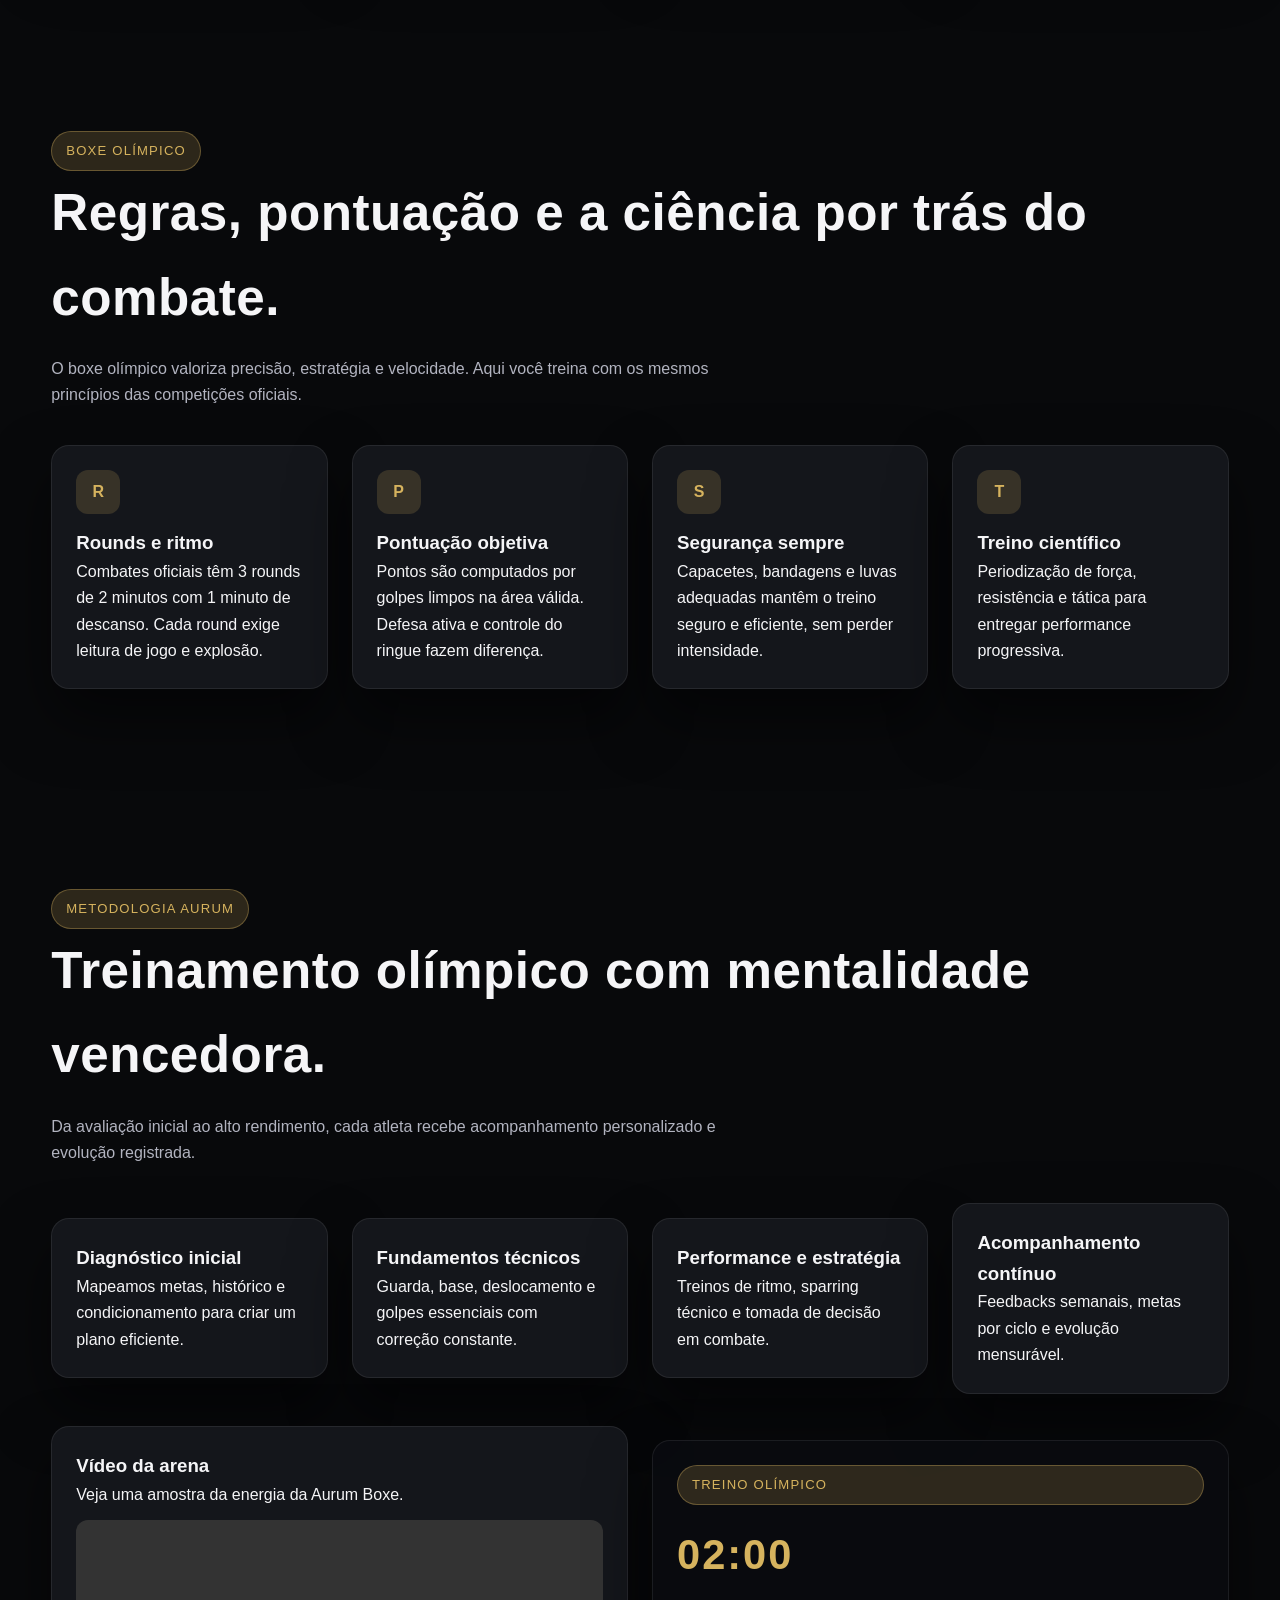
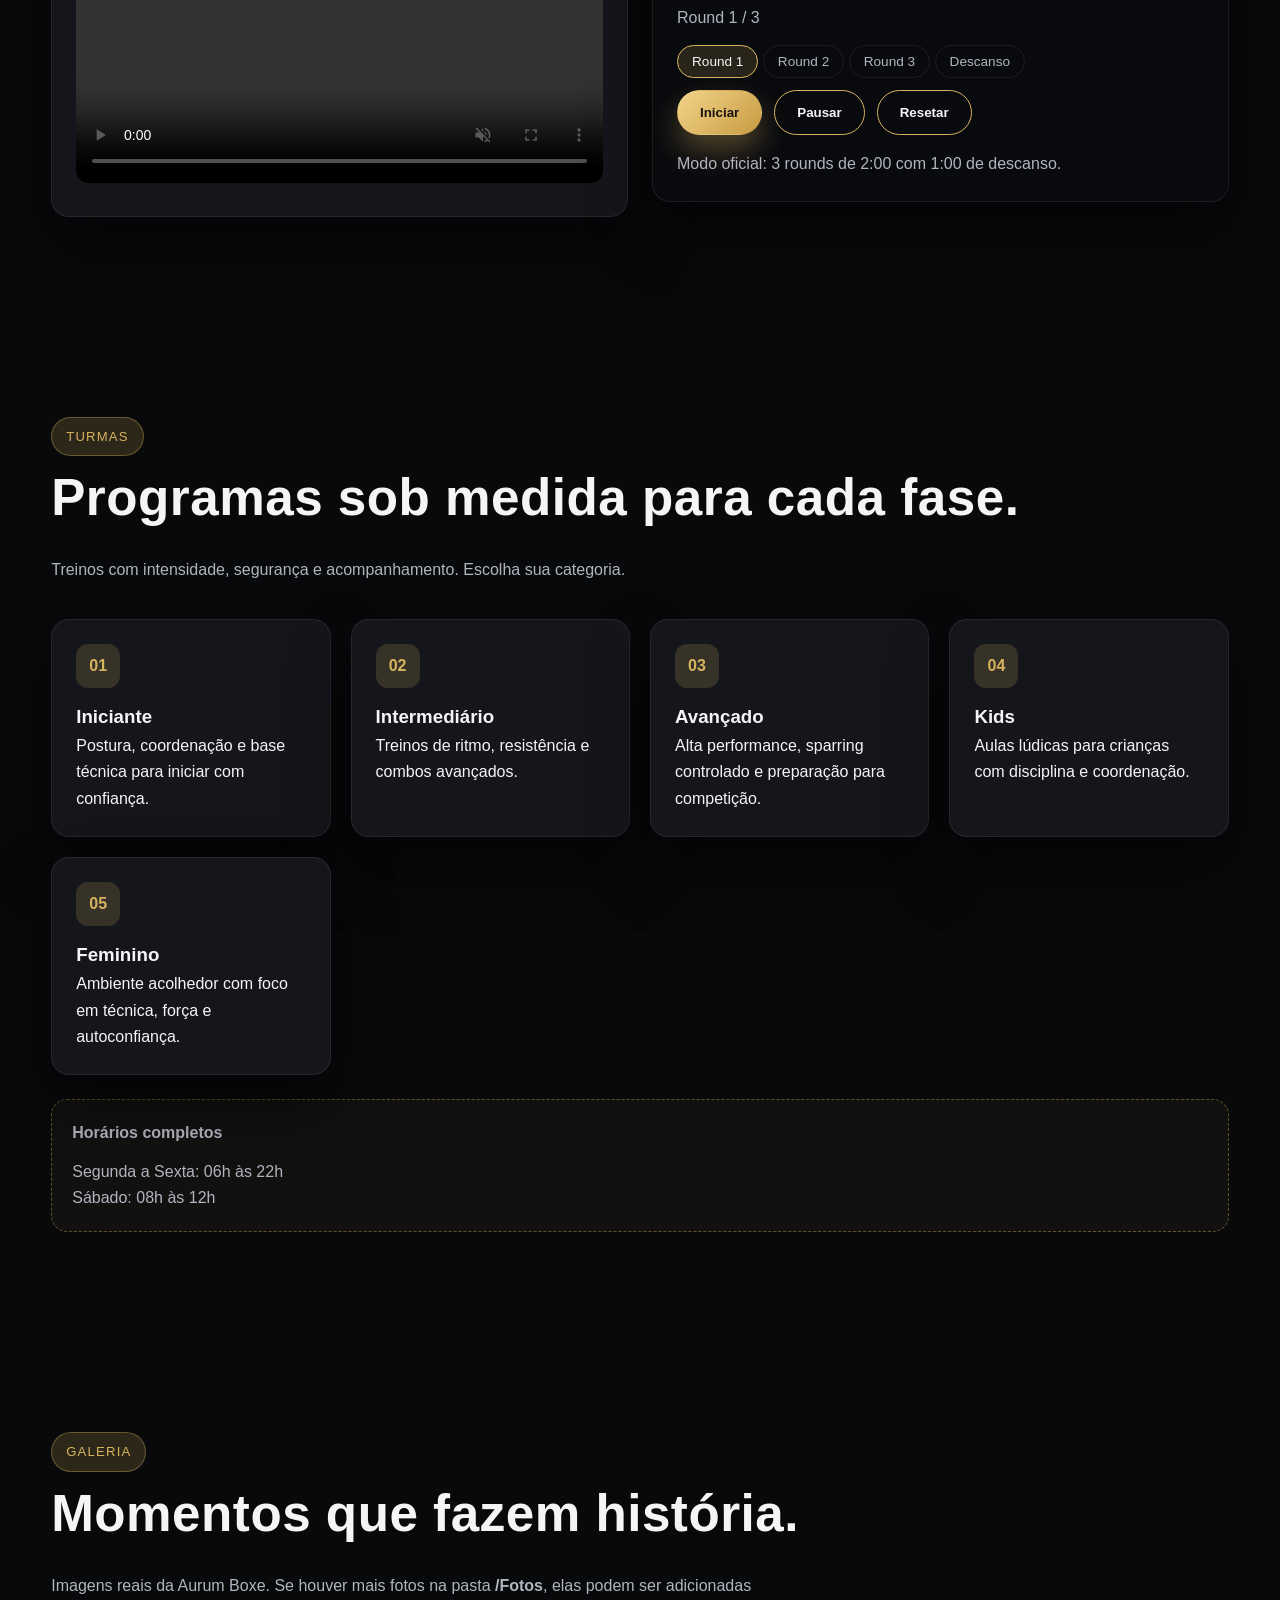
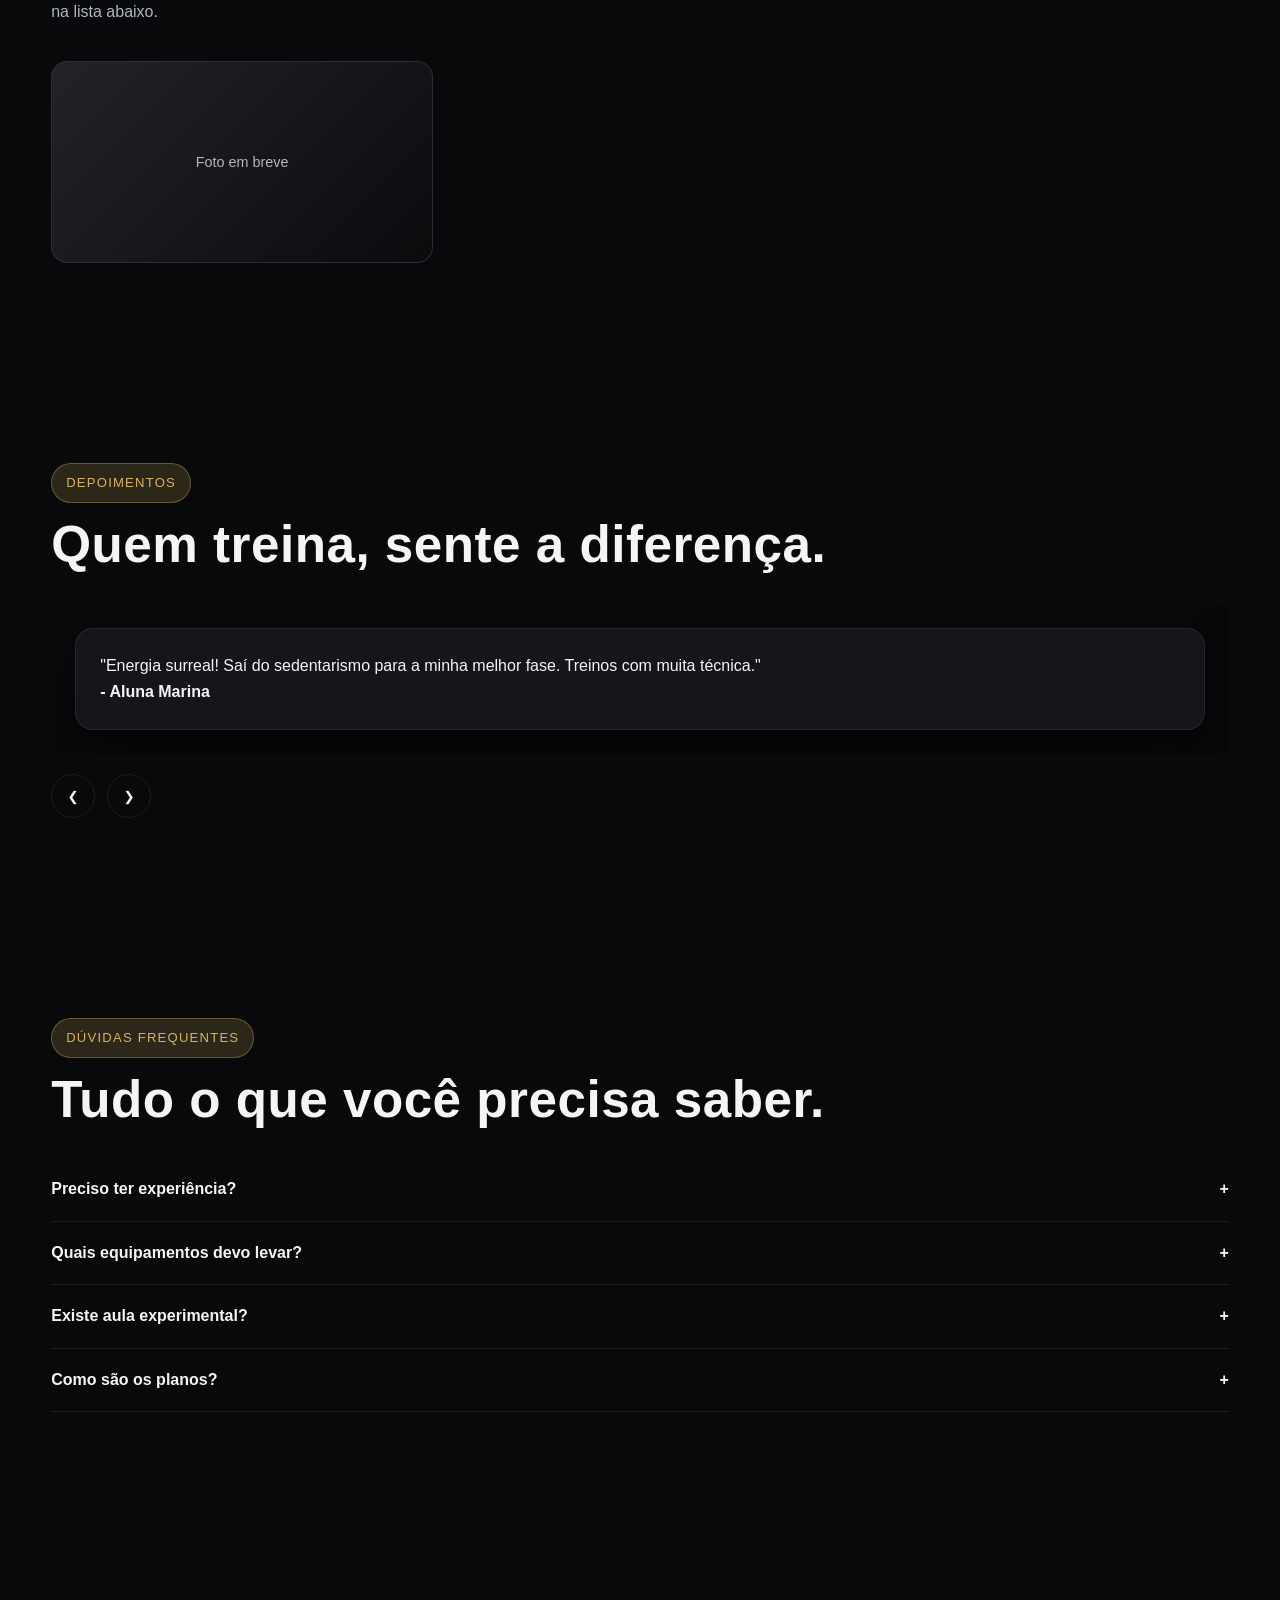
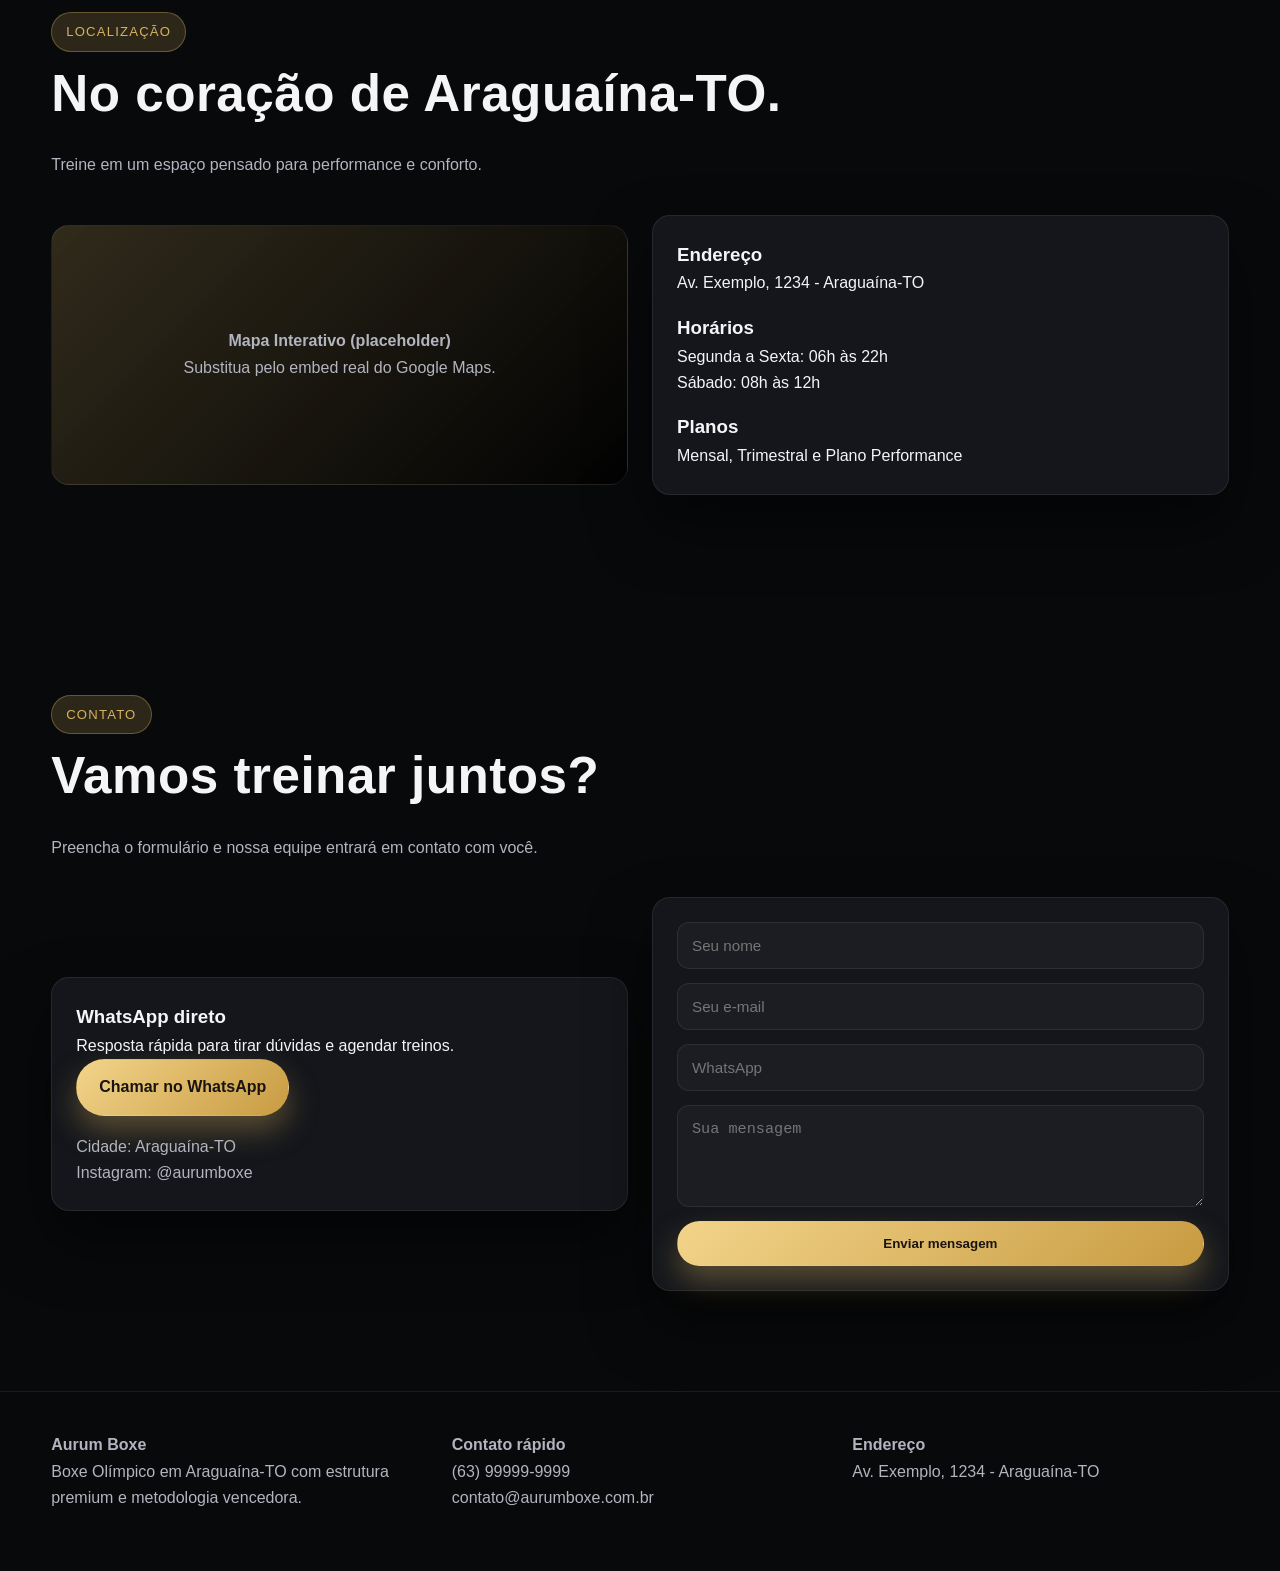
==== commit ef8fbe86: "Revamp Aurum Boxe landing page" ====
--- a/Index.html
+++ b/Index.html
@@ -4,20 +4,22 @@
   <meta charset="UTF-8" />
   <meta name="viewport" content="width=device-width, initial-scale=1" />
   <title>Aurum Boxe | Boxe Olímpico em Araguaína-TO</title>
-  <meta name="description" content="Aurum Boxe - Treinos de Boxe Olímpico em Araguaína-TO. Disciplina, técnica e respeito." />
+  <meta name="description" content="Aurum Boxe - Boxe Olímpico em Araguaína-TO. Treinamento premium, metodologia olímpica e evolução real." />
   <style>
     :root {
-      --bg: #0b0b0d;
-      --bg-alt: #101115;
+      color-scheme: dark;
+      --bg: #08090b;
+      --bg-alt: #0e1015;
       --card: #14161b;
       --gold: #d6b35e;
-      --gold-soft: rgba(214, 179, 94, 0.2);
-      --white: #f4f4f6;
-      --muted: #b8b8c2;
+      --gold-strong: #f0cc75;
+      --gold-soft: rgba(214, 179, 94, 0.18);
+      --white: #f5f5f7;
+      --muted: #b2b4c0;
       --red: #e10616;
-      --shadow: 0 20px 50px rgba(0, 0, 0, 0.45);
+      --shadow: 0 30px 60px rgba(0, 0, 0, 0.5);
       --radius: 18px;
-      --glass: rgba(15, 16, 21, 0.7);
+      --glass: rgba(11, 12, 17, 0.72);
       --border: rgba(255, 255, 255, 0.08);
     }
 
@@ -32,11 +34,16 @@
     }
 
     body {
-      font-family: "Inter", "Segoe UI", system-ui, sans-serif;
+      font-family: "Segoe UI", "Helvetica Neue", "Arial", system-ui, sans-serif;
       background: var(--bg);
       color: var(--white);
-      line-height: 1.6;
+      line-height: 1.65;
       overflow-x: hidden;
+    }
+
+    img {
+      max-width: 100%;
+      display: block;
     }
 
     a {
@@ -44,9 +51,8 @@
       text-decoration: none;
     }
 
-    img {
-      max-width: 100%;
-      display: block;
+    button {
+      font-family: inherit;
     }
 
     .container {
@@ -55,20 +61,20 @@
     }
 
     .section {
-      padding: 90px 0;
+      padding: 100px 0;
       position: relative;
     }
 
     .section-title {
-      font-size: clamp(2rem, 4vw, 3.2rem);
-      margin-bottom: 18px;
+      font-size: clamp(2.1rem, 4vw, 3.4rem);
+      margin-bottom: 16px;
       letter-spacing: 0.5px;
     }
 
     .section-subtitle {
       color: var(--muted);
       max-width: 720px;
-      margin-bottom: 40px;
+      margin-bottom: 36px;
     }
 
     .badge {
@@ -79,10 +85,10 @@
       border-radius: 999px;
       background: var(--gold-soft);
       color: var(--gold);
-      font-size: 0.85rem;
-      letter-spacing: 0.8px;
+      font-size: 0.82rem;
+      letter-spacing: 1.2px;
       text-transform: uppercase;
-      border: 1px solid rgba(214, 179, 94, 0.3);
+      border: 1px solid rgba(214, 179, 94, 0.35);
     }
 
     .btn {
@@ -92,21 +98,21 @@
       gap: 10px;
       padding: 14px 22px;
       border-radius: 999px;
-      font-weight: 600;
+      font-weight: 700;
       border: 1px solid transparent;
       transition: transform 0.2s ease, box-shadow 0.2s ease, background 0.2s ease;
       cursor: pointer;
     }
 
     .btn-primary {
-      background: linear-gradient(135deg, #f1d287, #c9a24f);
-      color: #141118;
+      background: linear-gradient(135deg, #f2d48a, #c89b42);
+      color: #1a1410;
       box-shadow: 0 15px 30px rgba(214, 179, 94, 0.35);
     }
 
     .btn-primary:hover {
       transform: translateY(-2px);
-      box-shadow: 0 18px 40px rgba(214, 179, 94, 0.45);
+      box-shadow: 0 18px 40px rgba(214, 179, 94, 0.5);
     }
 
     .btn-outline {
@@ -117,7 +123,11 @@
 
     .btn-outline:hover {
       background: var(--gold);
-      color: #141118;
+      color: #1a1410;
+    }
+
+    .btn-impact {
+      transform: scale(0.97);
     }
 
     header {
@@ -134,43 +144,38 @@
       display: flex;
       align-items: center;
       justify-content: space-between;
-      padding: 18px 0;
+      padding: 16px 0;
+      gap: 14px;
     }
 
     .logo {
       display: flex;
       align-items: center;
       gap: 12px;
-      font-weight: 700;
+      font-weight: 800;
       letter-spacing: 1px;
     }
 
-    .logo-mark {
-      width: 38px;
-      height: 38px;
+    .logo img {
+      width: 44px;
+      height: 44px;
       border-radius: 12px;
-      background: linear-gradient(135deg, #f1d287, #c99b48, #6b4b1b);
-      box-shadow: inset 0 0 20px rgba(0,0,0,0.4);
-      position: relative;
-    }
-
-    .logo-mark::after {
-      content: "AB";
-      position: absolute;
-      inset: 0;
-      display: grid;
-      place-items: center;
-      color: #0e0b10;
-      font-weight: 800;
-      font-size: 0.85rem;
-    }
-
-    /* TODO: Substitua o logo acima pelo logo real da academia */
+      object-fit: cover;
+      box-shadow: 0 0 0 2px rgba(214, 179, 94, 0.4);
+    }
+
+    .logo small {
+      display: block;
+      font-size: 0.7rem;
+      color: var(--muted);
+      letter-spacing: 2px;
+      text-transform: uppercase;
+    }
 
     .nav-links {
       display: none;
-      gap: 22px;
-      font-size: 0.95rem;
+      gap: 20px;
+      font-size: 0.92rem;
     }
 
     .nav-links a {
@@ -211,7 +216,10 @@
       cursor: pointer;
     }
 
-    .menu-toggle span {
+    .menu-toggle span,
+    .menu-toggle span::before,
+    .menu-toggle span::after {
+      display: block;
       width: 22px;
       height: 2px;
       background: var(--white);
@@ -222,9 +230,6 @@
     .menu-toggle span::after {
       content: "";
       position: absolute;
-      width: 100%;
-      height: 2px;
-      background: var(--white);
       left: 0;
     }
 
@@ -259,35 +264,55 @@
       padding-top: 120px;
       display: grid;
       align-items: center;
-      background: radial-gradient(circle at top, rgba(214, 179, 94, 0.15), transparent 50%),
-        linear-gradient(135deg, rgba(255, 255, 255, 0.05), rgba(0,0,0,0.7));
       position: relative;
       overflow: hidden;
+    }
+
+    .hero video {
+      position: absolute;
+      inset: 0;
+      width: 100%;
+      height: 100%;
+      object-fit: cover;
+      filter: saturate(0.9) contrast(1.1);
+      z-index: 0;
     }
 
     .hero::before {
       content: "";
       position: absolute;
       inset: 0;
-      background: radial-gradient(circle at 20% 20%, rgba(225, 6, 22, 0.2), transparent 40%),
-        radial-gradient(circle at 80% 40%, rgba(214, 179, 94, 0.2), transparent 45%);
-      opacity: 0.8;
+      background: radial-gradient(circle at top, rgba(214, 179, 94, 0.25), transparent 50%),
+        radial-gradient(circle at 20% 20%, rgba(225, 6, 22, 0.2), transparent 40%),
+        rgba(5, 6, 10, 0.75);
+      z-index: 1;
+    }
+
+    .hero::after {
+      content: "";
+      position: absolute;
+      inset: 0;
+      background: radial-gradient(circle at 50% 60%, transparent 50%, rgba(0,0,0,0.85) 100%);
+      z-index: 1;
+    }
+
+    .hero.fallback {
+      background: linear-gradient(135deg, rgba(214, 179, 94, 0.18), rgba(0,0,0,0.8));
     }
 
     .hero-content {
       position: relative;
       z-index: 2;
       display: grid;
-      gap: 28px;
-      max-width: 720px;
-    }
-
-    .hero h1 {
-      font-size: clamp(2.6rem, 5vw, 4.2rem);
-      line-height: 1.1;
-    }
-
-    .hero p {
+      gap: 32px;
+    }
+
+    .hero-text h1 {
+      font-size: clamp(2.8rem, 6vw, 4.5rem);
+      line-height: 1.05;
+    }
+
+    .hero-text p {
       color: var(--muted);
       font-size: 1.05rem;
     }
@@ -296,25 +321,26 @@
       display: flex;
       flex-wrap: wrap;
       gap: 14px;
+      margin-top: 10px;
     }
 
     .hero-metrics {
       display: grid;
-      grid-template-columns: repeat(auto-fit, minmax(140px, 1fr));
+      grid-template-columns: repeat(auto-fit, minmax(160px, 1fr));
       gap: 18px;
-      margin-top: 10px;
+      margin-top: 20px;
     }
 
     .metric-card {
       padding: 18px;
       border-radius: 16px;
-      background: rgba(20, 22, 27, 0.85);
+      background: rgba(13, 14, 18, 0.75);
       border: 1px solid var(--border);
       box-shadow: var(--shadow);
     }
 
     .metric-value {
-      font-size: 1.8rem;
+      font-size: 1.9rem;
       color: var(--gold);
       font-weight: 700;
     }
@@ -324,39 +350,26 @@
       font-size: 0.85rem;
     }
 
-    .hero-media {
-      position: absolute;
-      right: -10%;
-      bottom: -10%;
-      width: 70%;
-      height: 70%;
-      background: linear-gradient(135deg, rgba(214, 179, 94, 0.25), rgba(0, 0, 0, 0.1));
-      border-radius: 40px;
-      filter: blur(0.5px);
-      opacity: 0.7;
-      transform: rotate(-6deg);
-    }
-
-    .hero-video {
+    .hero-panel {
       position: relative;
-      margin-top: 30px;
+      padding: 26px;
       border-radius: var(--radius);
-      padding: 30px;
-      background: rgba(15, 16, 21, 0.8);
+      background: rgba(15, 16, 21, 0.78);
       border: 1px solid var(--border);
       box-shadow: var(--shadow);
       overflow: hidden;
-      min-height: 220px;
-    }
-
-    .hero-video canvas {
+      min-height: 280px;
+    }
+
+    .hero-panel canvas {
       position: absolute;
       inset: 0;
       width: 100%;
       height: 100%;
-    }
-
-    .hero-video .video-overlay {
+      opacity: 0.6;
+    }
+
+    .hero-panel-content {
       position: relative;
       z-index: 2;
       display: grid;
@@ -369,10 +382,65 @@
       min-height: 24px;
     }
 
-    .glow-line {
-      height: 3px;
-      width: 120px;
-      background: linear-gradient(90deg, transparent, var(--gold), transparent);
+    .glove-wrapper {
+      position: absolute;
+      right: -40px;
+      bottom: -40px;
+      width: 240px;
+      height: 240px;
+      perspective: 900px;
+      z-index: 2;
+    }
+
+    .glove {
+      width: 100%;
+      height: 100%;
+      border-radius: 60% 60% 50% 50%;
+      background: radial-gradient(circle at 30% 30%, rgba(255,255,255,0.35), transparent 60%),
+        linear-gradient(140deg, #b78b40, #4d2d16 55%, #1a0f0a);
+      box-shadow: inset -20px -30px 40px rgba(0,0,0,0.6),
+        inset 15px 20px 35px rgba(255,255,255,0.12),
+        0 25px 50px rgba(0,0,0,0.65);
+      position: relative;
+      transform-style: preserve-3d;
+      transform: rotateX(var(--rotate-x, 0deg)) rotateY(var(--rotate-y, 0deg));
+      transition: transform 0.15s ease;
+    }
+
+    .glove::before {
+      content: "";
+      position: absolute;
+      width: 70%;
+      height: 55%;
+      right: 12%;
+      top: 6%;
+      border-radius: 55% 55% 45% 45%;
+      background: radial-gradient(circle at 20% 30%, rgba(255,255,255,0.35), transparent 60%),
+        linear-gradient(150deg, #f0cc75, #8d5a24);
+      box-shadow: inset -10px -20px 30px rgba(0,0,0,0.4);
+      transform: translateZ(20px);
+    }
+
+    .glove::after {
+      content: "";
+      position: absolute;
+      width: 60%;
+      height: 22%;
+      left: 18%;
+      bottom: 8%;
+      border-radius: 40px;
+      background: linear-gradient(120deg, #e10616, #7c0d14);
+      box-shadow: 0 10px 20px rgba(0,0,0,0.5);
+      transform: translateZ(16px);
+    }
+
+    .glove-shine {
+      position: absolute;
+      inset: 0;
+      background: radial-gradient(circle at var(--shine-x, 40%) var(--shine-y, 40%), rgba(255,255,255,0.4), transparent 55%);
+      mix-blend-mode: screen;
+      border-radius: inherit;
+      pointer-events: none;
     }
 
     .grid {
@@ -396,7 +464,7 @@
 
     .card:hover {
       transform: translateY(-6px);
-      border-color: rgba(214, 179, 94, 0.4);
+      border-color: rgba(214, 179, 94, 0.45);
     }
 
     .card-icon {
@@ -411,85 +479,84 @@
       font-weight: 700;
     }
 
-    .treinos-filter {
+    .highlight-text {
+      color: var(--gold-strong);
+      font-weight: 700;
+    }
+
+    .schedule-box {
+      display: grid;
+      gap: 12px;
+      padding: 20px;
+      border-radius: 16px;
+      border: 1px dashed rgba(214, 179, 94, 0.4);
+      background: rgba(214, 179, 94, 0.05);
+      color: var(--muted);
+    }
+
+    .classes-grid {
+      display: grid;
+      grid-template-columns: repeat(auto-fit, minmax(220px, 1fr));
+      gap: 20px;
+    }
+
+    .class-card {
+      position: relative;
+      overflow: hidden;
+    }
+
+    .class-card::after {
+      content: "";
+      position: absolute;
+      inset: 0;
+      background: linear-gradient(135deg, transparent, rgba(214,179,94,0.15));
+      opacity: 0;
+      transition: opacity 0.3s ease;
+    }
+
+    .class-card:hover::after {
+      opacity: 1;
+    }
+
+    .timer-widget {
+      display: grid;
+      gap: 16px;
+      padding: 24px;
+      border-radius: var(--radius);
+      background: rgba(10, 11, 16, 0.85);
+      border: 1px solid var(--border);
+      box-shadow: var(--shadow);
+    }
+
+    .timer-display {
+      font-size: 2.6rem;
+      font-weight: 800;
+      letter-spacing: 2px;
+      color: var(--gold);
+    }
+
+    .timer-status {
+      color: var(--muted);
+    }
+
+    .timer-controls {
       display: flex;
       flex-wrap: wrap;
       gap: 12px;
-      margin-bottom: 28px;
-    }
-
-    .filter-btn {
-      padding: 10px 18px;
+    }
+
+    .timer-pill {
+      padding: 8px 14px;
       border-radius: 999px;
       border: 1px solid var(--border);
-      background: transparent;
       color: var(--muted);
-      cursor: pointer;
-      transition: all 0.2s ease;
-    }
-
-    .filter-btn.active,
-    .filter-btn:hover {
+      font-size: 0.85rem;
+    }
+
+    .timer-pill.active {
       border-color: var(--gold);
       color: var(--white);
       background: rgba(214, 179, 94, 0.15);
-    }
-
-    .timeline {
-      display: grid;
-      gap: 24px;
-      position: relative;
-    }
-
-    .timeline::before {
-      content: "";
-      position: absolute;
-      left: 10px;
-      top: 0;
-      bottom: 0;
-      width: 2px;
-      background: linear-gradient(var(--gold), transparent);
-    }
-
-    .timeline-item {
-      display: grid;
-      grid-template-columns: 24px 1fr;
-      gap: 16px;
-      align-items: start;
-    }
-
-    .timeline-dot {
-      width: 20px;
-      height: 20px;
-      border-radius: 50%;
-      background: var(--gold);
-      box-shadow: 0 0 12px rgba(214, 179, 94, 0.5);
-      margin-top: 4px;
-    }
-
-    .team-grid {
-      display: grid;
-      grid-template-columns: repeat(auto-fit, minmax(220px, 1fr));
-      gap: 20px;
-    }
-
-    .team-card {
-      text-align: center;
-      padding: 22px;
-      border-radius: var(--radius);
-      background: var(--card);
-      border: 1px solid var(--border);
-    }
-
-    .team-avatar {
-      width: 90px;
-      height: 90px;
-      border-radius: 50%;
-      margin: 0 auto 14px;
-      background: linear-gradient(135deg, rgba(214,179,94,0.4), rgba(225,6,22,0.3));
-      display: grid;
-      place-items: center;
-      font-weight: 700;
     }
 
     .gallery {
@@ -525,6 +592,8 @@
       background: linear-gradient(135deg, rgba(255,255,255,0.03), rgba(0,0,0,0.6));
       color: var(--muted);
       font-size: 0.9rem;
+      padding: 18px;
+      text-align: center;
     }
 
     .carousel {
@@ -564,6 +633,32 @@
       color: var(--gold);
     }
 
+    .faq-item {
+      border-bottom: 1px solid var(--border);
+      padding: 18px 0;
+    }
+
+    .faq-question {
+      display: flex;
+      justify-content: space-between;
+      align-items: center;
+      cursor: pointer;
+      font-weight: 600;
+      gap: 12px;
+    }
+
+    .faq-answer {
+      max-height: 0;
+      overflow: hidden;
+      transition: max-height 0.3s ease;
+      color: var(--muted);
+    }
+
+    .faq-item.active .faq-answer {
+      max-height: 220px;
+      margin-top: 10px;
+    }
+
     .map-placeholder {
       min-height: 260px;
       border-radius: var(--radius);
@@ -572,31 +667,8 @@
       place-items: center;
       color: var(--muted);
       border: 1px solid var(--border);
-    }
-
-    .faq-item {
-      border-bottom: 1px solid var(--border);
-      padding: 18px 0;
-    }
-
-    .faq-question {
-      display: flex;
-      justify-content: space-between;
-      align-items: center;
-      cursor: pointer;
-      font-weight: 600;
-    }
-
-    .faq-answer {
-      max-height: 0;
-      overflow: hidden;
-      transition: max-height 0.3s ease;
-      color: var(--muted);
-    }
-
-    .faq-item.active .faq-answer {
-      max-height: 200px;
-      margin-top: 10px;
+      text-align: center;
+      padding: 18px;
     }
 
     .contact-form {
@@ -604,7 +676,8 @@
       gap: 14px;
     }
 
-    input, textarea {
+    input,
+    textarea {
       width: 100%;
       padding: 14px;
       border-radius: 12px;
@@ -614,7 +687,8 @@
       font-size: 0.95rem;
     }
 
-    input:focus, textarea:focus {
+    input:focus,
+    textarea:focus {
       outline: none;
       border-color: var(--gold);
     }
@@ -653,6 +727,7 @@
     .floating-btn.whatsapp {
       background: linear-gradient(135deg, #25d366, #128c7e);
       color: #0b0b0d;
+      font-weight: 700;
     }
 
     .floating-btn:hover {
@@ -665,13 +740,21 @@
       color: var(--muted);
     }
 
-    .parallax-bg {
-      position: absolute;
-      inset: 0;
-      background: url('') center/cover;
-      opacity: 0.1;
-      pointer-events: none;
-      transform: translateY(0px);
+    .footer-grid {
+      display: grid;
+      gap: 24px;
+      grid-template-columns: repeat(auto-fit, minmax(220px, 1fr));
+    }
+
+    .reveal {
+      opacity: 0;
+      transform: translateY(24px);
+      transition: opacity 0.6s ease, transform 0.6s ease;
+    }
+
+    .reveal.visible {
+      opacity: 1;
+      transform: translateY(0);
     }
 
     @media (min-width: 720px) {
@@ -687,17 +770,9 @@
         display: none;
       }
 
-      .hero {
-        padding-top: 140px;
-      }
-
       .hero-content {
-        grid-template-columns: 1.2fr 0.8fr;
+        grid-template-columns: 1.1fr 0.9fr;
         align-items: center;
-      }
-
-      .hero-media {
-        display: block;
       }
 
       .gallery {
@@ -708,6 +783,17 @@
     @media (min-width: 1024px) {
       .gallery {
         column-count: 3;
+      }
+    }
+
+    @media (max-width: 640px) {
+      .glove-wrapper {
+        position: relative;
+        right: auto;
+        bottom: auto;
+        width: 180px;
+        height: 180px;
+        margin-top: 12px;
       }
     }
   </style>
@@ -716,17 +802,18 @@
   <header>
     <div class="container nav">
       <div class="logo">
-        <div class="logo-mark" aria-hidden="true"></div>
+        <img src="Fotos/Logo.jpeg" alt="Logo Aurum Boxe" />
         <div>
           <div>Aurum Boxe</div>
-          <small style="color: var(--muted); font-size: 0.75rem;">Boxe Olímpico</small>
+          <small>Boxe Olímpico</small>
         </div>
       </div>
       <nav class="nav-links">
         <a href="#hero" class="active">Início</a>
         <a href="#sobre">Sobre</a>
-        <a href="#treinos">Treinos</a>
+        <a href="#olimpico">Boxe Olímpico</a>
         <a href="#metodologia">Metodologia</a>
+        <a href="#turmas">Turmas</a>
         <a href="#galeria">Galeria</a>
         <a href="#contato">Contato</a>
       </nav>
@@ -738,130 +825,123 @@
     <div class="mobile-nav" id="mobileNav">
       <a href="#hero" class="active">Início</a>
       <a href="#sobre">Sobre</a>
-      <a href="#treinos">Treinos</a>
+      <a href="#olimpico">Boxe Olímpico</a>
       <a href="#metodologia">Metodologia</a>
-      <a href="#equipe">Equipe</a>
+      <a href="#turmas">Turmas</a>
       <a href="#galeria">Galeria</a>
+      <a href="#faq">FAQ</a>
       <a href="#contato">Contato</a>
     </div>
   </header>
 
   <main>
     <section class="hero" id="hero">
-      <div class="parallax-bg" aria-hidden="true"></div>
+      <video id="heroVideo" autoplay muted loop playsinline poster="Fotos/Logo.jpeg">
+        <source src="Videos/IMG_4536.MOV" type="video/quicktime" />
+      </video>
       <div class="container hero-content">
-        <div>
+        <div class="hero-text reveal" data-reveal>
           <span class="badge">Arena Premium em Araguaína-TO</span>
           <h1>Treine Boxe Olímpico com alma de campeão.</h1>
-          <p>Disciplina. Técnica. Respeito. Uma experiência premium para quem quer evolução real com treinamentos inteligentes e acompanhamento de perto.</p>
+          <p>Disciplina, técnica e respeito em um ambiente premium de arena. Evolução real com acompanhamento próximo e metodologia olímpica.</p>
           <div class="hero-cta">
             <a class="btn btn-primary" href="#contato">Agendar aula experimental</a>
-            <a class="btn btn-outline" href="#treinos">Ver horários</a>
+            <a class="btn btn-outline" href="#turmas">Ver horários</a>
           </div>
           <div class="hero-metrics">
-            <div class="metric-card">
-              <div class="metric-value" data-counter="120">0</div>
+            <div class="metric-card" data-reveal>
+              <div class="metric-value" data-counter="180">0</div>
               <div class="metric-label">Alunos ativos</div>
             </div>
-            <div class="metric-card">
-              <div class="metric-value" data-counter="18">0</div>
+            <div class="metric-card" data-reveal>
+              <div class="metric-value" data-counter="24">0</div>
               <div class="metric-label">Treinos semanais</div>
             </div>
-            <div class="metric-card">
-              <div class="metric-value" data-counter="60">0</div>
-              <div class="metric-label">Minutos por aula</div>
+            <div class="metric-card" data-reveal>
+              <div class="metric-value" data-counter="6">0</div>
+              <div class="metric-label">Anos de história</div>
             </div>
           </div>
         </div>
-        <div class="hero-video">
+        <div class="hero-panel reveal" data-reveal>
           <canvas id="heroParticles" aria-hidden="true"></canvas>
-          <div class="video-overlay">
+          <div class="hero-panel-content">
             <div class="badge">Experiência Imersiva</div>
-            <h3>Vídeo Arena 360º (visual dinâmico)</h3>
+            <h3>Atmosfera de ringue com luzes e poeira de arena.</h3>
             <div class="typing" id="typingText"></div>
-            <div class="glow-line"></div>
-            <p style="color: var(--muted);">Efeito visual simulando vídeo com partículas e luzes de arena.</p>
+            <p style="color: var(--muted);">Um visual premium para treinar mente e corpo no mesmo ritmo.</p>
+            <div class="schedule-box">
+              <strong>Horários principais</strong>
+              <span><!-- TODO: Atualizar horários -->
+                Seg a Sex: 06h, 12h, 18h, 20h<br />
+                Sáb: 09h
+              </span>
+            </div>
+          </div>
+          <div class="glove-wrapper" aria-hidden="true">
+            <div class="glove" id="glove">
+              <div class="glove-shine" id="gloveShine"></div>
+            </div>
           </div>
         </div>
       </div>
-      <div class="hero-media" aria-hidden="true"></div>
     </section>
 
     <section class="section" id="sobre">
       <div class="container">
-        <div class="badge">Sobre o Boxe Olímpico</div>
-        <h2 class="section-title">Técnica, estratégia e explosão em cada round.</h2>
-        <p class="section-subtitle">O boxe olímpico é um esporte de alta performance que combina foco, agilidade e controle emocional. É para quem busca evolução física e mental.</p>
+        <div class="badge">Sobre a Aurum Boxe</div>
+        <h2 class="section-title">Uma academia criada para formar atletas e transformar vidas.</h2>
+        <p class="section-subtitle">Em Araguaína-TO, a Aurum Boxe é referência em boxe olímpico com espaço premium, equipe técnica dedicada e metodologia vencedora.</p>
         <div class="grid two-col">
-          <div class="card">
-            <div class="card-icon">R</div>
-            <h3>Rounds e Pontuação</h3>
-            <p>Combates de 3 rounds com foco em precisão, velocidade e defesa ativa. Cada ponto vem de golpes limpos e estratégia.</p>
-          </div>
-          <div class="card">
-            <div class="card-icon">C</div>
-            <h3>Categorias Oficiais</h3>
-            <p>Divisão por peso e idade para garantir segurança e competitividade. Planejamento inteligente para sua evolução.</p>
-          </div>
-          <div class="card">
-            <div class="card-icon">E</div>
-            <h3>Equipamentos</h3>
-            <p>Luvas, protetores bucais e bandagens são essenciais. Aqui, o cuidado com a segurança vem em primeiro lugar.</p>
-          </div>
-          <div class="card">
-            <div class="card-icon">B</div>
-            <h3>Benefícios Premium</h3>
-            <p>Condicionamento, disciplina e autoconfiança. O boxe olímpico trabalha corpo e mente em alta intensidade.</p>
+          <div class="card reveal" data-reveal>
+            <div class="card-icon">01</div>
+            <h3>Experiência de arena</h3>
+            <p>Iluminação, layout e estrutura pensados para trazer a energia de um ringue profissional.</p>
+          </div>
+          <div class="card reveal" data-reveal>
+            <div class="card-icon">02</div>
+            <h3>Acompanhamento real</h3>
+            <p>Treinadores presentes em todas as fases com foco técnico, físico e mental.</p>
+          </div>
+          <div class="card reveal" data-reveal>
+            <div class="card-icon">03</div>
+            <h3>Resultados consistentes</h3>
+            <p>Programas que evoluem do iniciante ao atleta competitivo com metas claras.</p>
+          </div>
+          <div class="card reveal" data-reveal>
+            <div class="card-icon">04</div>
+            <h3>Comunidade Aurum</h3>
+            <p>Ambiente de respeito e apoio para todos os perfis, do hobby à alta performance.</p>
           </div>
         </div>
       </div>
     </section>
 
-    <section class="section" id="treinos">
+    <section class="section" id="olimpico">
       <div class="container">
-        <div class="badge">Treinos Inteligentes</div>
-        <h2 class="section-title">Programas sob medida para sua evolução.</h2>
-        <p class="section-subtitle">Escolha a categoria ideal e sinta o impacto de uma metodologia sólida, moderna e humana.</p>
-
-        <div class="treinos-filter">
-          <button class="filter-btn active" data-filter="all">Todos</button>
-          <button class="filter-btn" data-filter="iniciante">Iniciante</button>
-          <button class="filter-btn" data-filter="intermediario">Intermediário</button>
-          <button class="filter-btn" data-filter="avancado">Avançado</button>
-          <button class="filter-btn" data-filter="kids">Kids</button>
-          <button class="filter-btn" data-filter="feminino">Feminino</button>
-        </div>
-
-        <div class="grid two-col" id="treinoCards">
-          <div class="card treino-card" data-category="iniciante">
-            <div class="card-icon">01</div>
-            <h3>Boxe Start</h3>
-            <p>Ideal para quem está começando, com foco em postura, coordenação e fundamentos.</p>
-          </div>
-          <div class="card treino-card" data-category="intermediario">
-            <div class="card-icon">02</div>
-            <h3>Performance</h3>
-            <p>Treinos com maior intensidade e foco em resistência, sparring técnico e tática.</p>
-          </div>
-          <div class="card treino-card" data-category="avancado">
-            <div class="card-icon">03</div>
-            <h3>Alta Competição</h3>
-            <p>Preparação avançada para atletas com acompanhamento e análise de performance.</p>
-          </div>
-          <div class="card treino-card" data-category="kids">
-            <div class="card-icon">04</div>
-            <h3>Kids Fighters</h3>
-            <p>Aulas lúdicas com disciplina e coordenação para crianças a partir de 7 anos.</p>
-          </div>
-          <div class="card treino-card" data-category="feminino">
-            <div class="card-icon">05</div>
-            <h3>Boxe Feminino</h3>
-            <p>Ambiente de apoio e empoderamento com foco em técnica e condicionamento.</p>
-          </div>
-          <div class="card treino-card" data-category="intermediario">
-            <div class="card-icon">06</div>
-            <h3>Condicionamento</h3>
-            <p>Treinos intensos para aprimorar explosão, velocidade e resistência geral.</p>
+        <div class="badge">Boxe Olímpico</div>
+        <h2 class="section-title">Regras, pontuação e a ciência por trás do combate.</h2>
+        <p class="section-subtitle">O boxe olímpico valoriza precisão, estratégia e velocidade. Aqui você treina com os mesmos princípios das competições oficiais.</p>
+        <div class="grid two-col">
+          <div class="card reveal" data-reveal>
+            <div class="card-icon">R</div>
+            <h3>Rounds e ritmo</h3>
+            <p>Combates oficiais têm 3 rounds de 2 minutos com 1 minuto de descanso. Cada round exige leitura de jogo e explosão.</p>
+          </div>
+          <div class="card reveal" data-reveal>
+            <div class="card-icon">P</div>
+            <h3>Pontuação objetiva</h3>
+            <p>Pontos são computados por golpes limpos na área válida. Defesa ativa e controle do ringue fazem diferença.</p>
+          </div>
+          <div class="card reveal" data-reveal>
+            <div class="card-icon">S</div>
+            <h3>Segurança sempre</h3>
+            <p>Capacetes, bandagens e luvas adequadas mantêm o treino seguro e eficiente, sem perder intensidade.</p>
+          </div>
+          <div class="card reveal" data-reveal>
+            <div class="card-icon">T</div>
+            <h3>Treino científico</h3>
+            <p>Periodização de força, resistência e tática para entregar performance progressiva.</p>
           </div>
         </div>
       </div>
@@ -870,65 +950,93 @@
     <section class="section" id="metodologia">
       <div class="container">
         <div class="badge">Metodologia Aurum</div>
-        <h2 class="section-title">Treinamento com visão olímpica e mentalidade vencedora.</h2>
-        <p class="section-subtitle">Nossa metodologia é focada em evolução contínua e acompanhamento de cada atleta.</p>
-        <div class="timeline">
-          <div class="timeline-item">
-            <div class="timeline-dot"></div>
-            <div>
-              <h3>Diagnóstico inicial</h3>
-              <p>Mapeamos seus objetivos e níveis de condicionamento para criar um plano personalizado.</p>
+        <h2 class="section-title">Treinamento olímpico com mentalidade vencedora.</h2>
+        <p class="section-subtitle">Da avaliação inicial ao alto rendimento, cada atleta recebe acompanhamento personalizado e evolução registrada.</p>
+        <div class="grid two-col">
+          <div class="card reveal" data-reveal>
+            <h3>Diagnóstico inicial</h3>
+            <p>Mapeamos metas, histórico e condicionamento para criar um plano eficiente.</p>
+          </div>
+          <div class="card reveal" data-reveal>
+            <h3>Fundamentos técnicos</h3>
+            <p>Guarda, base, deslocamento e golpes essenciais com correção constante.</p>
+          </div>
+          <div class="card reveal" data-reveal>
+            <h3>Performance e estratégia</h3>
+            <p>Treinos de ritmo, sparring técnico e tomada de decisão em combate.</p>
+          </div>
+          <div class="card reveal" data-reveal>
+            <h3>Acompanhamento contínuo</h3>
+            <p>Feedbacks semanais, metas por ciclo e evolução mensurável.</p>
+          </div>
+        </div>
+        <div style="margin-top: 32px;" class="grid two-col">
+          <div class="card reveal" data-reveal>
+            <h3>Vídeo da arena</h3>
+            <p>Veja uma amostra da energia da Aurum Boxe.</p>
+            <video controls muted style="width: 100%; border-radius: 12px; margin-top: 12px;">
+              <source src="Videos/IMG_4538.MOV" type="video/quicktime" />
+            </video>
+          </div>
+          <div class="timer-widget reveal" data-reveal>
+            <div class="badge">Treino Olímpico</div>
+            <div class="timer-display" id="timerDisplay">02:00</div>
+            <div class="timer-status" id="timerStatus">Round 1 / 3</div>
+            <div class="timer-pill-group">
+              <span class="timer-pill active" data-round="1">Round 1</span>
+              <span class="timer-pill" data-round="2">Round 2</span>
+              <span class="timer-pill" data-round="3">Round 3</span>
+              <span class="timer-pill" data-round="rest">Descanso</span>
             </div>
-          </div>
-          <div class="timeline-item">
-            <div class="timeline-dot"></div>
-            <div>
-              <h3>Fundamentos técnicos</h3>
-              <p>Base sólida com postura, guarda, deslocamento e golpes essenciais.</p>
+            <div class="timer-controls">
+              <button class="btn btn-primary" id="timerStart">Iniciar</button>
+              <button class="btn btn-outline" id="timerPause">Pausar</button>
+              <button class="btn btn-outline" id="timerReset">Resetar</button>
             </div>
-          </div>
-          <div class="timeline-item">
-            <div class="timeline-dot"></div>
-            <div>
-              <h3>Performance e estratégia</h3>
-              <p>Treinos específicos de ritmo, sparring controlado e tomada de decisão.</p>
-            </div>
-          </div>
-          <div class="timeline-item">
-            <div class="timeline-dot"></div>
-            <div>
-              <h3>Acompanhamento contínuo</h3>
-              <p>Análise de evolução e ajustes para elevar seu nível a cada ciclo.</p>
-            </div>
+            <p style="color: var(--muted);">Modo oficial: 3 rounds de 2:00 com 1:00 de descanso.</p>
           </div>
         </div>
       </div>
     </section>
 
-    <section class="section" id="equipe">
+    <section class="section" id="turmas">
       <div class="container">
-        <div class="badge">Equipe Técnica</div>
-        <h2 class="section-title">Treinadores experientes e apaixonados.</h2>
-        <p class="section-subtitle">Profissionais focados em sua evolução e segurança durante todo o processo.</p>
-        <div class="team-grid">
-          <div class="team-card">
-            <div class="team-avatar">CT</div>
-            <h3>Coach 01</h3>
-            <p>Especialista em boxe olímpico e preparação física.</p>
-          </div>
-          <div class="team-card">
-            <div class="team-avatar">PT</div>
-            <h3>Coach 02</h3>
-            <p>Treinadora de performance e estratégia.</p>
-          </div>
-          <div class="team-card">
-            <div class="team-avatar">FT</div>
-            <h3>Coach 03</h3>
-            <p>Foco em boxe feminino e condicionamento.</p>
-          </div>
-        </div>
-        <div style="margin-top: 26px;">
-          <a class="btn btn-primary" href="#contato">Quero uma aula experimental</a>
+        <div class="badge">Turmas</div>
+        <h2 class="section-title">Programas sob medida para cada fase.</h2>
+        <p class="section-subtitle">Treinos com intensidade, segurança e acompanhamento. Escolha sua categoria.</p>
+        <div class="classes-grid">
+          <div class="card class-card reveal" data-reveal>
+            <div class="card-icon">01</div>
+            <h3>Iniciante</h3>
+            <p>Postura, coordenação e base técnica para iniciar com confiança.</p>
+          </div>
+          <div class="card class-card reveal" data-reveal>
+            <div class="card-icon">02</div>
+            <h3>Intermediário</h3>
+            <p>Treinos de ritmo, resistência e combos avançados.</p>
+          </div>
+          <div class="card class-card reveal" data-reveal>
+            <div class="card-icon">03</div>
+            <h3>Avançado</h3>
+            <p>Alta performance, sparring controlado e preparação para competição.</p>
+          </div>
+          <div class="card class-card reveal" data-reveal>
+            <div class="card-icon">04</div>
+            <h3>Kids</h3>
+            <p>Aulas lúdicas para crianças com disciplina e coordenação.</p>
+          </div>
+          <div class="card class-card reveal" data-reveal>
+            <div class="card-icon">05</div>
+            <h3>Feminino</h3>
+            <p>Ambiente acolhedor com foco em técnica, força e autoconfiança.</p>
+          </div>
+        </div>
+        <div class="schedule-box" style="margin-top: 24px;">
+          <strong>Horários completos</strong>
+          <span><!-- TODO: Atualizar horários completos -->
+            Segunda a Sexta: 06h às 22h<br />
+            Sábado: 08h às 12h
+          </span>
         </div>
       </div>
     </section>
@@ -937,7 +1045,7 @@
       <div class="container">
         <div class="badge">Galeria</div>
         <h2 class="section-title">Momentos que fazem história.</h2>
-        <p class="section-subtitle">Fotos reais dos treinos e eventos. As imagens são carregadas da pasta <strong>/Fotos</strong>.</p>
+        <p class="section-subtitle">Imagens reais da Aurum Boxe. Se houver mais fotos na pasta <strong>/Fotos</strong>, elas podem ser adicionadas na lista abaixo.</p>
         <div class="gallery" id="galleryGrid"></div>
       </div>
     </section>
@@ -956,7 +1064,7 @@
             </div>
             <div class="carousel-card">
               <div class="card">
-                <p>"Equipe top, ambiente premium. Cada aula é um desafio e uma evolução."</p>
+                <p>"Equipe top e estrutura premium. Cada aula é um desafio e uma evolução."</p>
                 <strong>- Aluno Rafael</strong>
               </div>
             </div>
@@ -975,20 +1083,53 @@
       </div>
     </section>
 
+    <section class="section" id="faq">
+      <div class="container">
+        <div class="badge">Dúvidas Frequentes</div>
+        <h2 class="section-title">Tudo o que você precisa saber.</h2>
+        <div class="faq-item">
+          <div class="faq-question">Preciso ter experiência? <span>+</span></div>
+          <div class="faq-answer">
+            <p>Não. Temos turmas para todos os níveis com acompanhamento desde o início.</p>
+          </div>
+        </div>
+        <div class="faq-item">
+          <div class="faq-question">Quais equipamentos devo levar? <span>+</span></div>
+          <div class="faq-answer">
+            <p>Luvas, bandagens e protetor bucal. Caso não tenha, oferecemos orientações de compra.</p>
+          </div>
+        </div>
+        <div class="faq-item">
+          <div class="faq-question">Existe aula experimental? <span>+</span></div>
+          <div class="faq-answer">
+            <p>Sim! Você pode agendar uma aula experimental para conhecer o espaço.</p>
+          </div>
+        </div>
+        <div class="faq-item">
+          <div class="faq-question">Como são os planos? <span>+</span></div>
+          <div class="faq-answer">
+            <p><!-- TODO: Atualizar planos -->
+              Oferecemos planos mensal, trimestral e performance com benefícios exclusivos.
+            </p>
+          </div>
+        </div>
+      </div>
+    </section>
+
     <section class="section" id="localizacao">
       <div class="container">
         <div class="badge">Localização</div>
         <h2 class="section-title">No coração de Araguaína-TO.</h2>
         <p class="section-subtitle">Treine em um espaço pensado para performance e conforto.</p>
         <div class="grid two-col">
-          <div class="map-placeholder">
+          <div class="map-placeholder reveal" data-reveal>
             <div>
               <strong>Mapa Interativo (placeholder)</strong>
               <p>Substitua pelo embed real do Google Maps.</p>
               <!-- TODO: Substituir pelo iframe oficial do Google Maps -->
             </div>
           </div>
-          <div class="card">
+          <div class="card reveal" data-reveal>
             <h3>Endereço</h3>
             <p><!-- TODO: Atualizar endereço completo -->
               Av. Exemplo, 1234 - Araguaína-TO
@@ -1007,45 +1148,23 @@
       </div>
     </section>
 
-    <section class="section" id="faq">
-      <div class="container">
-        <div class="badge">Dúvidas Frequentes</div>
-        <h2 class="section-title">Tudo o que você precisa saber.</h2>
-        <div class="faq-item">
-          <div class="faq-question">Preciso ter experiência? <span>+</span></div>
-          <div class="faq-answer">
-            <p>Não. Temos turmas para todos os níveis com acompanhamento desde o início.</p>
-          </div>
-        </div>
-        <div class="faq-item">
-          <div class="faq-question">Quais equipamentos devo levar? <span>+</span></div>
-          <div class="faq-answer">
-            <p>Luvas, bandagens e protetor bucal. Caso não tenha, oferecemos orientações de compra.</p>
-          </div>
-        </div>
-        <div class="faq-item">
-          <div class="faq-question">Existe aula experimental? <span>+</span></div>
-          <div class="faq-answer">
-            <p>Sim! Você pode agendar uma aula experimental gratuita para conhecer o espaço.</p>
-          </div>
-        </div>
-      </div>
-    </section>
-
     <section class="section" id="contato">
       <div class="container">
         <div class="badge">Contato</div>
         <h2 class="section-title">Vamos treinar juntos?</h2>
         <p class="section-subtitle">Preencha o formulário e nossa equipe entrará em contato com você.</p>
         <div class="grid two-col">
-          <div class="card">
+          <div class="card reveal" data-reveal>
             <h3>WhatsApp direto</h3>
             <p>Resposta rápida para tirar dúvidas e agendar treinos.</p>
             <!-- TODO: Atualizar link do WhatsApp -->
             <a class="btn btn-primary" href="https://wa.me/5599999999999" target="_blank" rel="noopener">Chamar no WhatsApp</a>
             <p style="margin-top: 18px; color: var(--muted);">Cidade: Araguaína-TO</p>
-          </div>
-          <form class="card contact-form" id="contactForm">
+            <p style="color: var(--muted);"><!-- TODO: Atualizar Instagram -->
+              Instagram: @aurumboxe
+            </p>
+          </div>
+          <form class="card contact-form reveal" data-reveal id="contactForm">
             <input type="text" name="nome" placeholder="Seu nome" required />
             <input type="email" name="email" placeholder="Seu e-mail" required />
             <input type="tel" name="telefone" placeholder="WhatsApp" required />
@@ -1065,8 +1184,24 @@
   </div>
 
   <footer>
-    <div class="container">
-      <p>Aurum Boxe © 2024 - Boxe Olímpico em Araguaína-TO.</p>
+    <div class="container footer-grid">
+      <div>
+        <strong>Aurum Boxe</strong>
+        <p>Boxe Olímpico em Araguaína-TO com estrutura premium e metodologia vencedora.</p>
+      </div>
+      <div>
+        <strong>Contato rápido</strong>
+        <p><!-- TODO: Atualizar telefone e e-mail -->
+          (63) 99999-9999<br />
+          contato@aurumboxe.com.br
+        </p>
+      </div>
+      <div>
+        <strong>Endereço</strong>
+        <p><!-- TODO: Atualizar endereço -->
+          Av. Exemplo, 1234 - Araguaína-TO
+        </p>
+      </div>
     </div>
   </footer>
 
@@ -1087,8 +1222,22 @@
           });
         }
       });
-    }, { threshold: 0.5 });
+    }, { threshold: 0.55 });
     sections.forEach(section => observer.observe(section));
+
+    const reveals = document.querySelectorAll('[data-reveal]');
+    const revealObserver = new IntersectionObserver(entries => {
+      entries.forEach(entry => {
+        if (entry.isIntersecting) {
+          entry.target.classList.add('visible');
+          revealObserver.unobserve(entry.target);
+        }
+      });
+    }, { threshold: 0.2 });
+    reveals.forEach(el => {
+      el.classList.add('reveal');
+      revealObserver.observe(el);
+    });
 
     const counters = document.querySelectorAll('[data-counter]');
     const counterObserver = new IntersectionObserver(entries => {
@@ -1097,7 +1246,7 @@
           const el = entry.target;
           const target = parseInt(el.dataset.counter, 10);
           let current = 0;
-          const step = Math.ceil(target / 60);
+          const step = Math.ceil(target / 70);
           const interval = setInterval(() => {
             current += step;
             if (current >= target) {
@@ -1115,8 +1264,8 @@
 
     const typingPhrases = [
       'Disciplina. Técnica. Respeito.',
-      'Treine como atleta.',
-      'Força e estratégia em cada round.'
+      'Treine como atleta olímpico.',
+      'Força, estratégia e foco em cada round.'
     ];
     const typingEl = document.getElementById('typingText');
     let phraseIndex = 0;
@@ -1141,30 +1290,187 @@
           phraseIndex = (phraseIndex + 1) % typingPhrases.length;
         }
       }
-      setTimeout(typeLoop, isDeleting ? 50 : 90);
+      setTimeout(typeLoop, isDeleting ? 55 : 90);
     }
     typeLoop();
 
-    const filterButtons = document.querySelectorAll('.filter-btn');
-    const treinoCards = document.querySelectorAll('.treino-card');
-    filterButtons.forEach(button => {
-      button.addEventListener('click', () => {
-        filterButtons.forEach(btn => btn.classList.remove('active'));
-        button.classList.add('active');
-        const filter = button.dataset.filter;
-        treinoCards.forEach(card => {
-          const match = filter === 'all' || card.dataset.category === filter;
-          card.style.display = match ? 'block' : 'none';
-        });
+    document.querySelectorAll('.btn').forEach(btn => {
+      btn.addEventListener('mousedown', () => {
+        btn.classList.add('btn-impact');
+      });
+      btn.addEventListener('mouseup', () => {
+        btn.classList.remove('btn-impact');
+      });
+      btn.addEventListener('mouseleave', () => {
+        btn.classList.remove('btn-impact');
       });
     });
 
-    const faqItems = document.querySelectorAll('.faq-item');
-    faqItems.forEach(item => {
-      item.querySelector('.faq-question').addEventListener('click', () => {
-        item.classList.toggle('active');
+    const heroCanvas = document.getElementById('heroParticles');
+    const ctx = heroCanvas.getContext('2d');
+    let particles = [];
+
+    function resizeCanvas() {
+      const scale = window.devicePixelRatio || 1;
+      heroCanvas.width = heroCanvas.offsetWidth * scale;
+      heroCanvas.height = heroCanvas.offsetHeight * scale;
+      ctx.setTransform(scale, 0, 0, scale, 0, 0);
+    }
+
+    function createParticles() {
+      const count = 35;
+      particles = Array.from({ length: count }, () => ({
+        x: Math.random() * heroCanvas.offsetWidth,
+        y: Math.random() * heroCanvas.offsetHeight,
+        radius: Math.random() * 2 + 1,
+        speed: Math.random() * 0.5 + 0.2,
+        alpha: Math.random() * 0.5 + 0.3
+      }));
+    }
+
+    function animateParticles() {
+      ctx.clearRect(0, 0, heroCanvas.offsetWidth, heroCanvas.offsetHeight);
+      particles.forEach(p => {
+        ctx.beginPath();
+        ctx.fillStyle = `rgba(214, 179, 94, ${p.alpha})`;
+        ctx.arc(p.x, p.y, p.radius, 0, Math.PI * 2);
+        ctx.fill();
+        p.y -= p.speed;
+        if (p.y < 0) {
+          p.y = heroCanvas.offsetHeight;
+          p.x = Math.random() * heroCanvas.offsetWidth;
+        }
+      });
+      requestAnimationFrame(animateParticles);
+    }
+
+    resizeCanvas();
+    createParticles();
+    animateParticles();
+
+    window.addEventListener('resize', () => {
+      resizeCanvas();
+      createParticles();
+    });
+
+    const glove = document.getElementById('glove');
+    const gloveShine = document.getElementById('gloveShine');
+    const hero = document.querySelector('.hero');
+    let scrollRotation = 0;
+
+    function updateGlove(xPercent, yPercent) {
+      const rotateY = (xPercent - 0.5) * 20;
+      const rotateX = (0.5 - yPercent) * 20;
+      glove.style.setProperty('--rotate-x', `${rotateX}deg`);
+      glove.style.setProperty('--rotate-y', `${rotateY}deg`);
+      gloveShine.style.setProperty('--shine-x', `${xPercent * 100}%`);
+      gloveShine.style.setProperty('--shine-y', `${yPercent * 100}%`);
+    }
+
+    hero.addEventListener('mousemove', (event) => {
+      const rect = hero.getBoundingClientRect();
+      const xPercent = (event.clientX - rect.left) / rect.width;
+      const yPercent = (event.clientY - rect.top) / rect.height;
+      updateGlove(xPercent, yPercent);
+    });
+
+    window.addEventListener('scroll', () => {
+      scrollRotation += 0.5;
+      const scrollPercent = (scrollRotation % 100) / 100;
+      updateGlove(0.5 + Math.sin(scrollPercent * Math.PI * 2) * 0.1, 0.5);
+    }, { passive: true });
+
+    const heroVideo = document.getElementById('heroVideo');
+    heroVideo.addEventListener('error', () => {
+      hero.classList.add('fallback');
+      heroVideo.style.display = 'none';
+    });
+
+    heroVideo.addEventListener('loadeddata', () => {
+      heroVideo.play().catch(() => {
+        hero.classList.add('fallback');
+        heroVideo.style.display = 'none';
       });
     });
+
+    const timerDisplay = document.getElementById('timerDisplay');
+    const timerStatus = document.getElementById('timerStatus');
+    const timerStart = document.getElementById('timerStart');
+    const timerPause = document.getElementById('timerPause');
+    const timerReset = document.getElementById('timerReset');
+    const timerPills = document.querySelectorAll('.timer-pill');
+
+    const rounds = [
+      { label: 'Round 1', seconds: 120 },
+      { label: 'Descanso', seconds: 60 },
+      { label: 'Round 2', seconds: 120 },
+      { label: 'Descanso', seconds: 60 },
+      { label: 'Round 3', seconds: 120 }
+    ];
+
+    let currentStage = 0;
+    let remaining = rounds[currentStage].seconds;
+    let timerInterval = null;
+
+    function updateTimerDisplay() {
+      const minutes = String(Math.floor(remaining / 60)).padStart(2, '0');
+      const seconds = String(remaining % 60).padStart(2, '0');
+      const label = rounds[currentStage].label;
+      timerDisplay.textContent = `${minutes}:${seconds}`;
+      timerStatus.textContent = label.includes('Round') ? `${label} / 3` : label;
+      timerPills.forEach(pill => pill.classList.remove('active'));
+      if (label.includes('Round')) {
+        const roundNumber = label.split(' ')[1];
+        const activePill = document.querySelector(`.timer-pill[data-round="${roundNumber}"]`);
+        if (activePill) activePill.classList.add('active');
+      } else {
+        const restPill = document.querySelector('.timer-pill[data-round="rest"]');
+        if (restPill) restPill.classList.add('active');
+      }
+    }
+
+    function nextStage() {
+      if (currentStage < rounds.length - 1) {
+        currentStage += 1;
+        remaining = rounds[currentStage].seconds;
+      } else {
+        clearInterval(timerInterval);
+        timerInterval = null;
+      }
+      updateTimerDisplay();
+    }
+
+    function tick() {
+      if (remaining > 0) {
+        remaining -= 1;
+      } else {
+        nextStage();
+      }
+      updateTimerDisplay();
+    }
+
+    timerStart.addEventListener('click', () => {
+      if (!timerInterval) {
+        timerInterval = setInterval(tick, 1000);
+      }
+    });
+
+    timerPause.addEventListener('click', () => {
+      if (timerInterval) {
+        clearInterval(timerInterval);
+        timerInterval = null;
+      }
+    });
+
+    timerReset.addEventListener('click', () => {
+      clearInterval(timerInterval);
+      timerInterval = null;
+      currentStage = 0;
+      remaining = rounds[currentStage].seconds;
+      updateTimerDisplay();
+    });
+
+    updateTimerDisplay();
 
     const carouselTrack = document.querySelector('.carousel-track');
     const carouselCards = document.querySelectorAll('.carousel-card');
@@ -1186,18 +1492,18 @@
     setInterval(() => {
       carouselIndex = (carouselIndex + 1) % carouselCards.length;
       updateCarousel();
-    }, 6000);
+    }, 6500);
+
+    const faqItems = document.querySelectorAll('.faq-item');
+    faqItems.forEach(item => {
+      item.querySelector('.faq-question').addEventListener('click', () => {
+        item.classList.toggle('active');
+      });
+    });
 
     const galleryImages = [
-      'Fotos/foto1.jpg',
-      'Fotos/foto2.jpg',
-      'Fotos/foto3.jpg',
-      'Fotos/foto4.jpg',
-      'Fotos/foto5.jpg',
-      'Fotos/foto6.jpg',
-      'Fotos/foto7.jpg',
-      'Fotos/foto8.jpg',
-      'Fotos/foto9.jpg'
+      'Fotos/Logo.jpeg'
+      // TODO: Adicione aqui outras imagens da pasta Fotos, ex: 'Fotos/treino1.jpg'
     ];
 
     const galleryGrid = document.getElementById('galleryGrid');
@@ -1230,58 +1536,6 @@
       formSuccess.style.display = 'block';
       contactForm.reset();
     });
-
-    const heroCanvas = document.getElementById('heroParticles');
-    const ctx = heroCanvas.getContext('2d');
-    let particles = [];
-
-    function resizeCanvas() {
-      const scale = window.devicePixelRatio || 1;
-      heroCanvas.width = heroCanvas.offsetWidth * scale;
-      heroCanvas.height = heroCanvas.offsetHeight * scale;
-      ctx.setTransform(scale, 0, 0, scale, 0, 0);
-    }
-
-    function createParticles() {
-      const count = 40;
-      particles = Array.from({ length: count }, () => ({
-        x: Math.random() * heroCanvas.offsetWidth,
-        y: Math.random() * heroCanvas.offsetHeight,
-        radius: Math.random() * 2 + 1,
-        speed: Math.random() * 0.6 + 0.2
-      }));
-    }
-
-    function animateParticles() {
-      ctx.clearRect(0, 0, heroCanvas.offsetWidth, heroCanvas.offsetHeight);
-      particles.forEach(p => {
-        ctx.beginPath();
-        ctx.fillStyle = 'rgba(214, 179, 94, 0.7)';
-        ctx.arc(p.x, p.y, p.radius, 0, Math.PI * 2);
-        ctx.fill();
-        p.y -= p.speed;
-        if (p.y < 0) {
-          p.y = heroCanvas.offsetHeight;
-          p.x = Math.random() * heroCanvas.offsetWidth;
-        }
-      });
-      requestAnimationFrame(animateParticles);
-    }
-
-    resizeCanvas();
-    createParticles();
-    animateParticles();
-
-    window.addEventListener('resize', () => {
-      resizeCanvas();
-      createParticles();
-    });
-
-    const parallax = document.querySelector('.parallax-bg');
-    window.addEventListener('scroll', () => {
-      const offset = window.scrollY * 0.2;
-      parallax.style.transform = `translateY(${offset}px)`;
-    });
   </script>
 </body>
 </html>
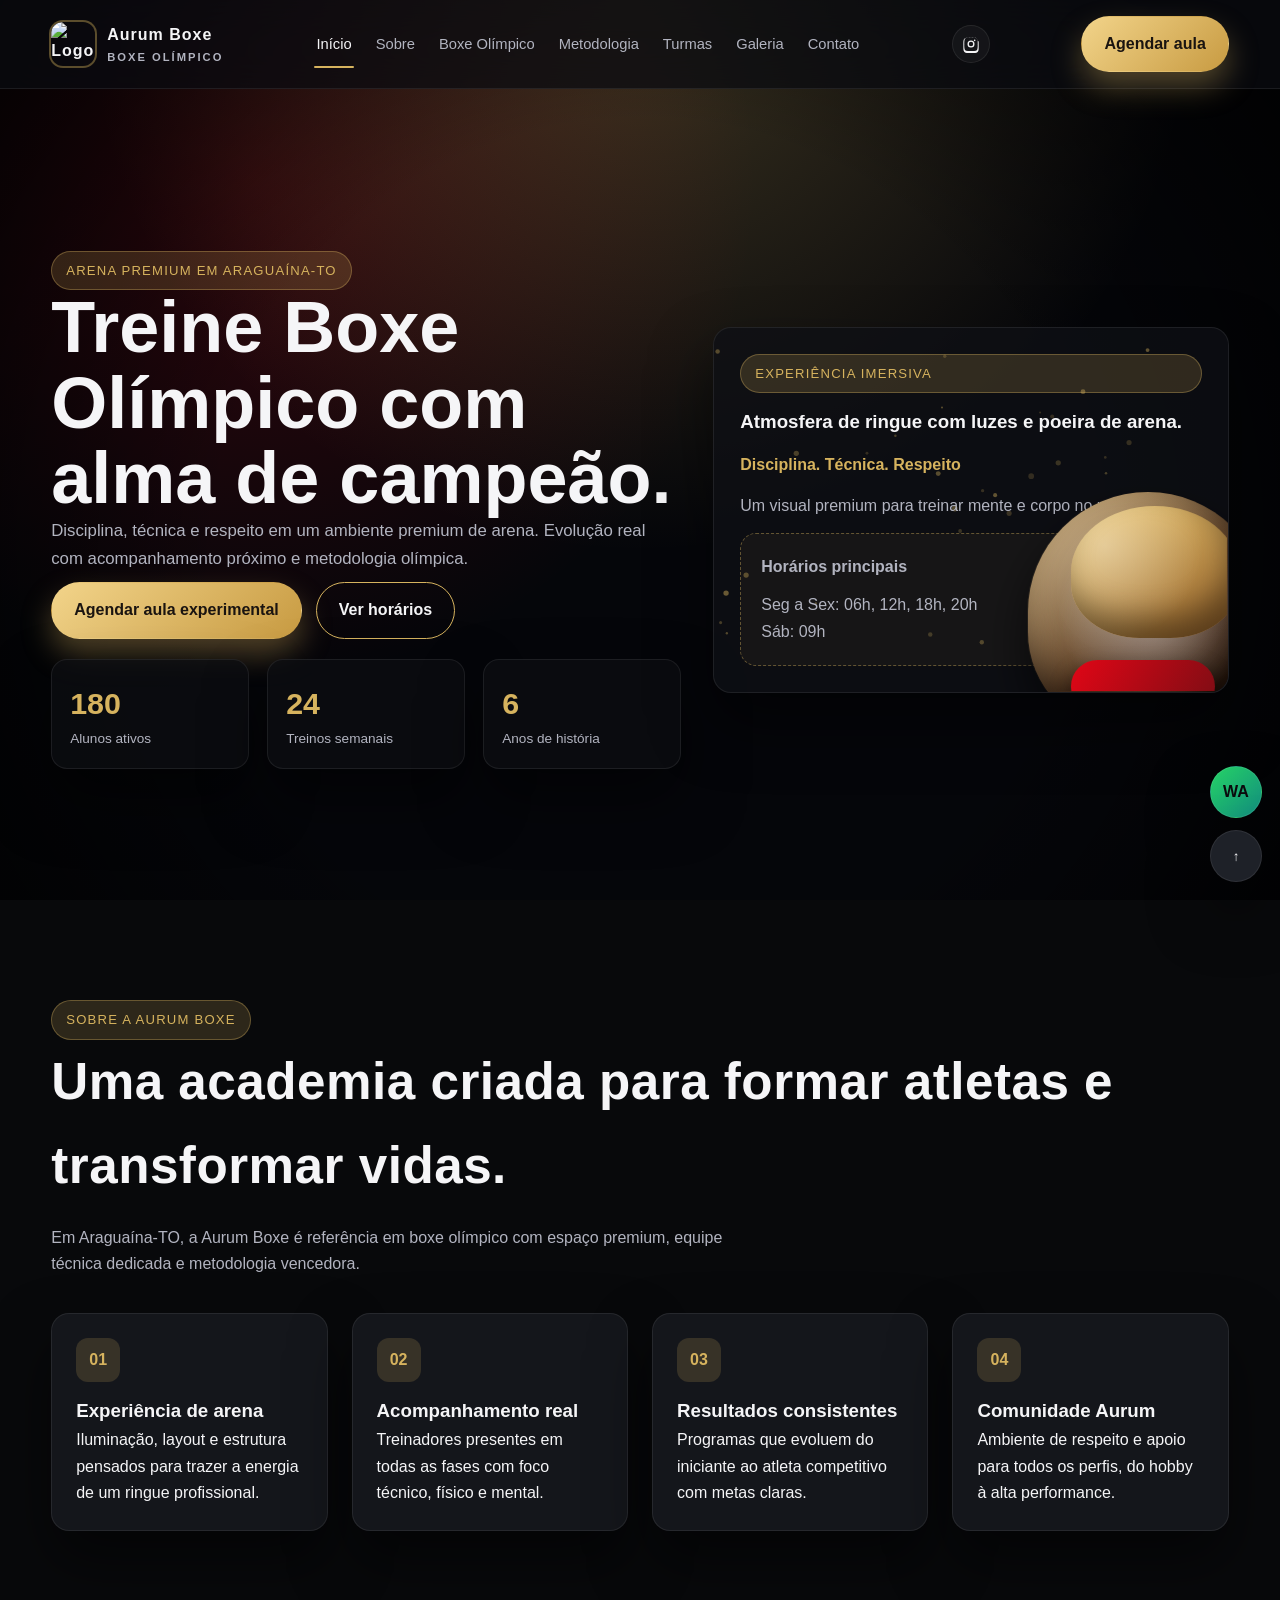
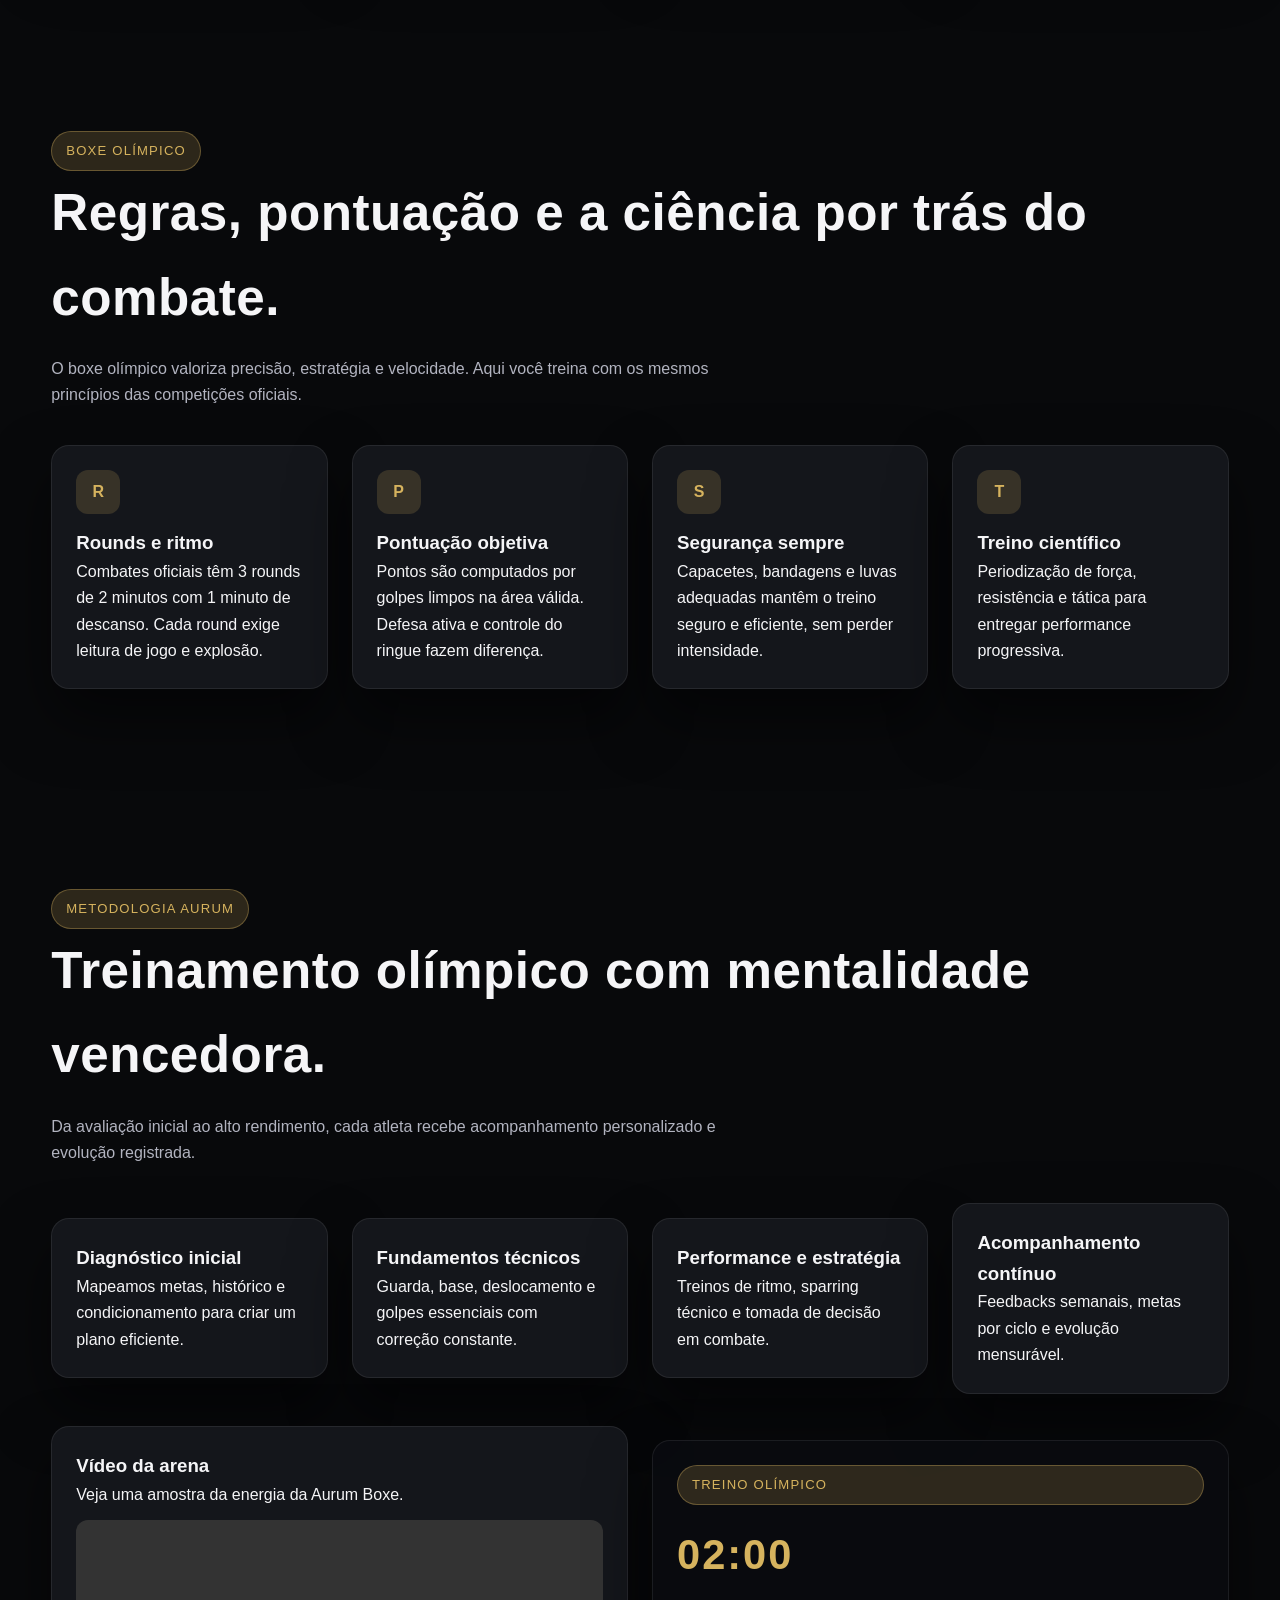
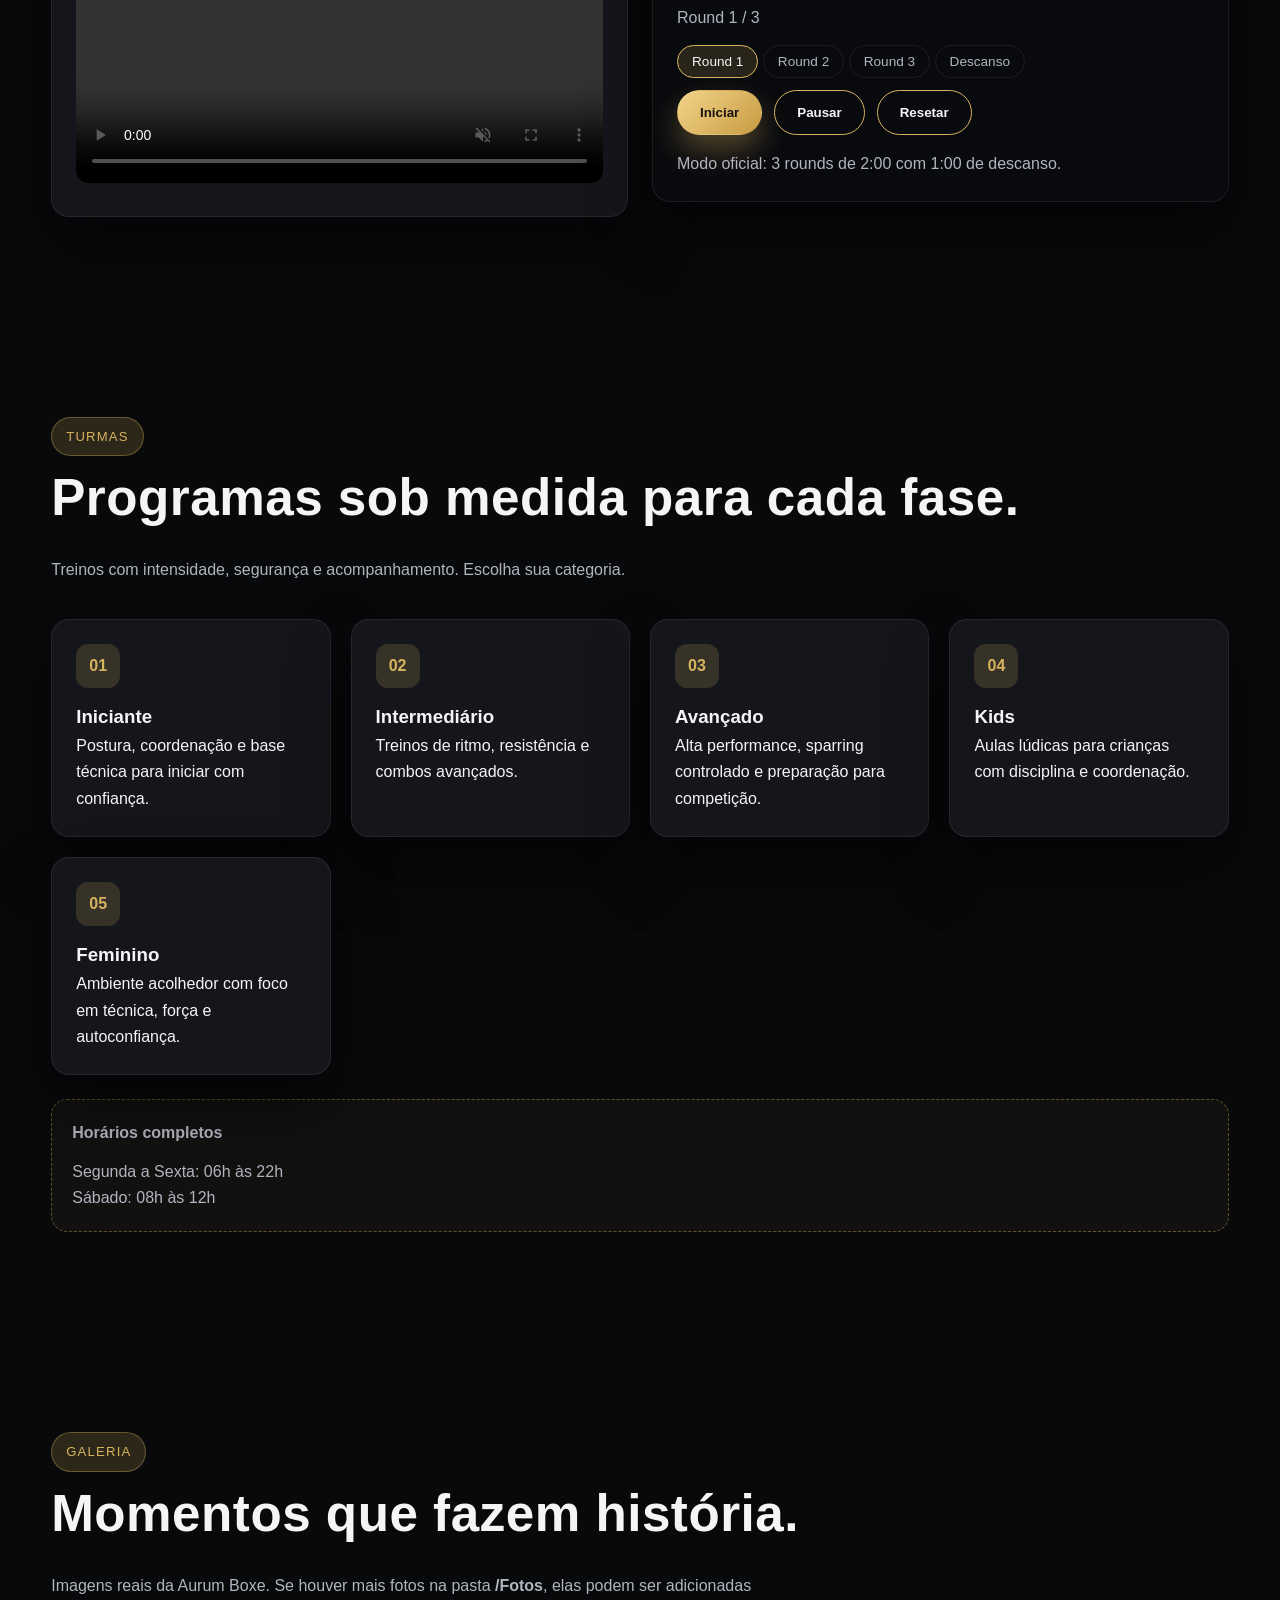
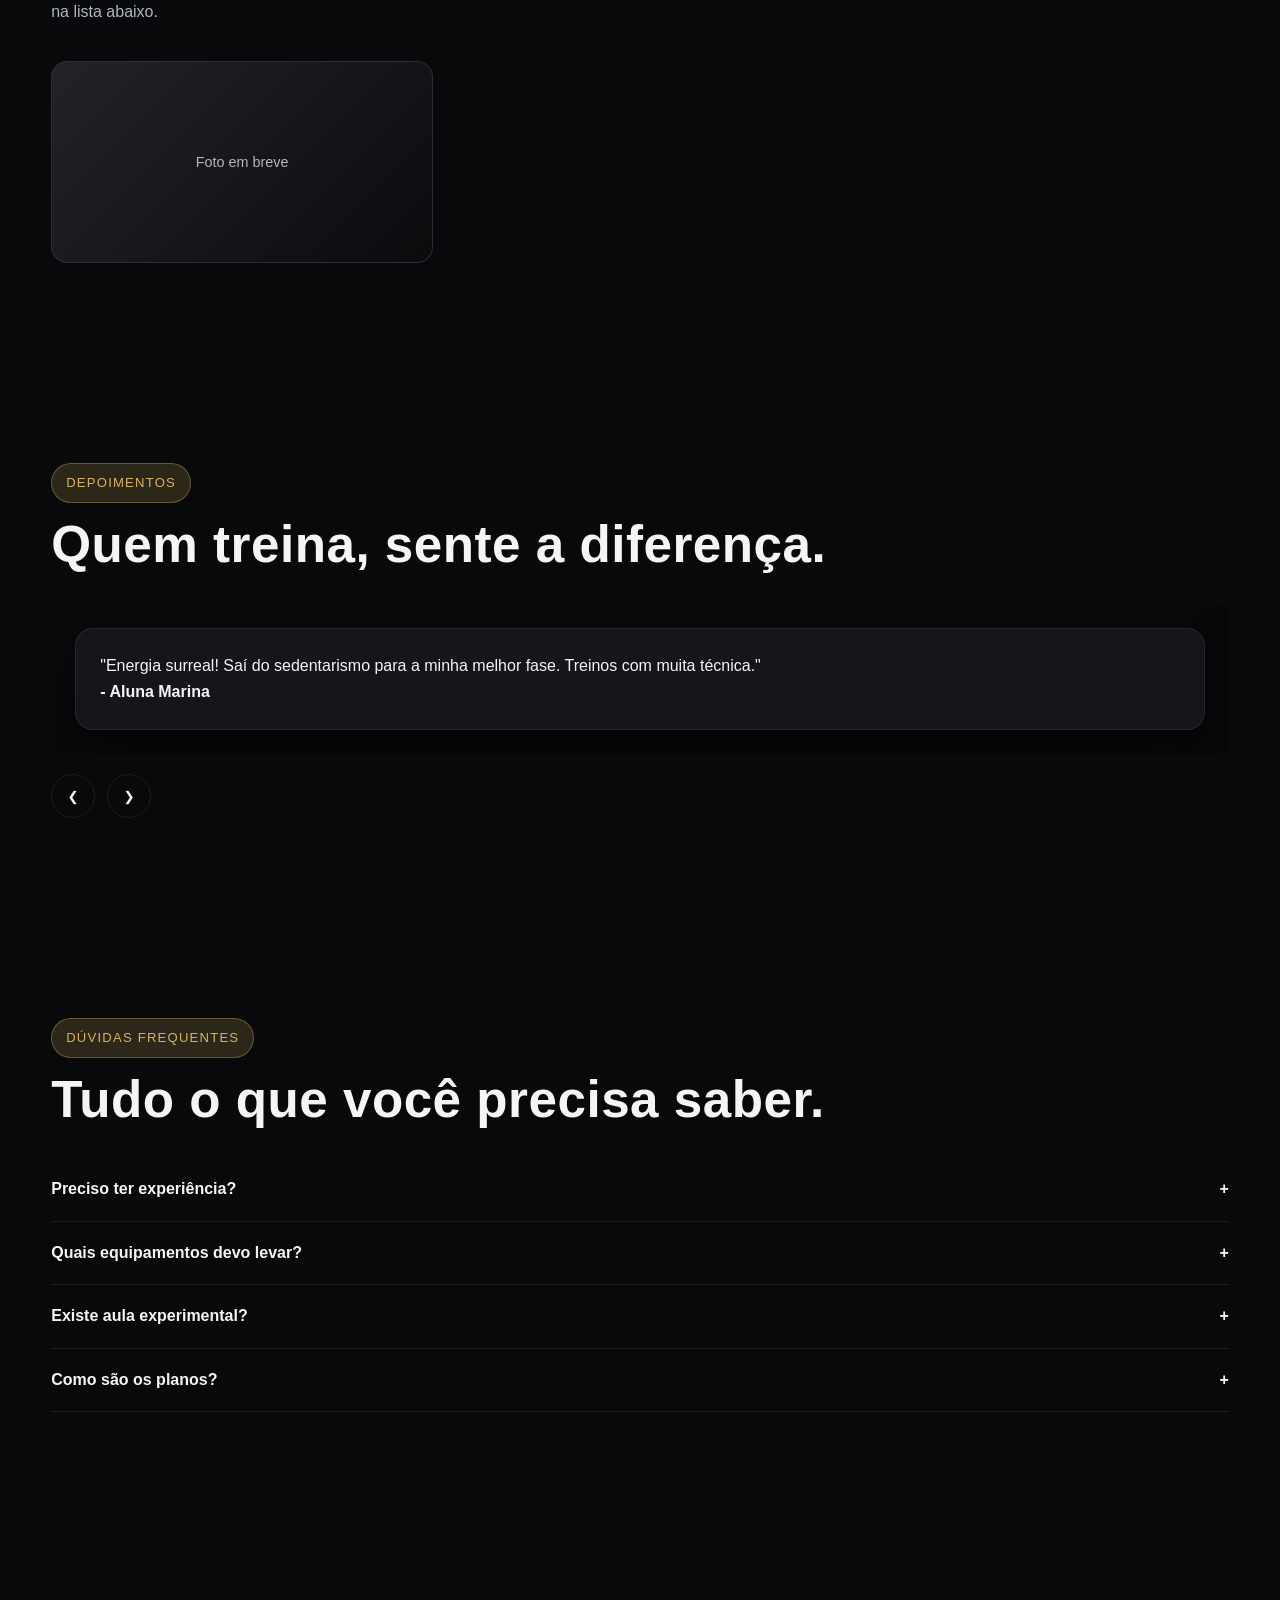
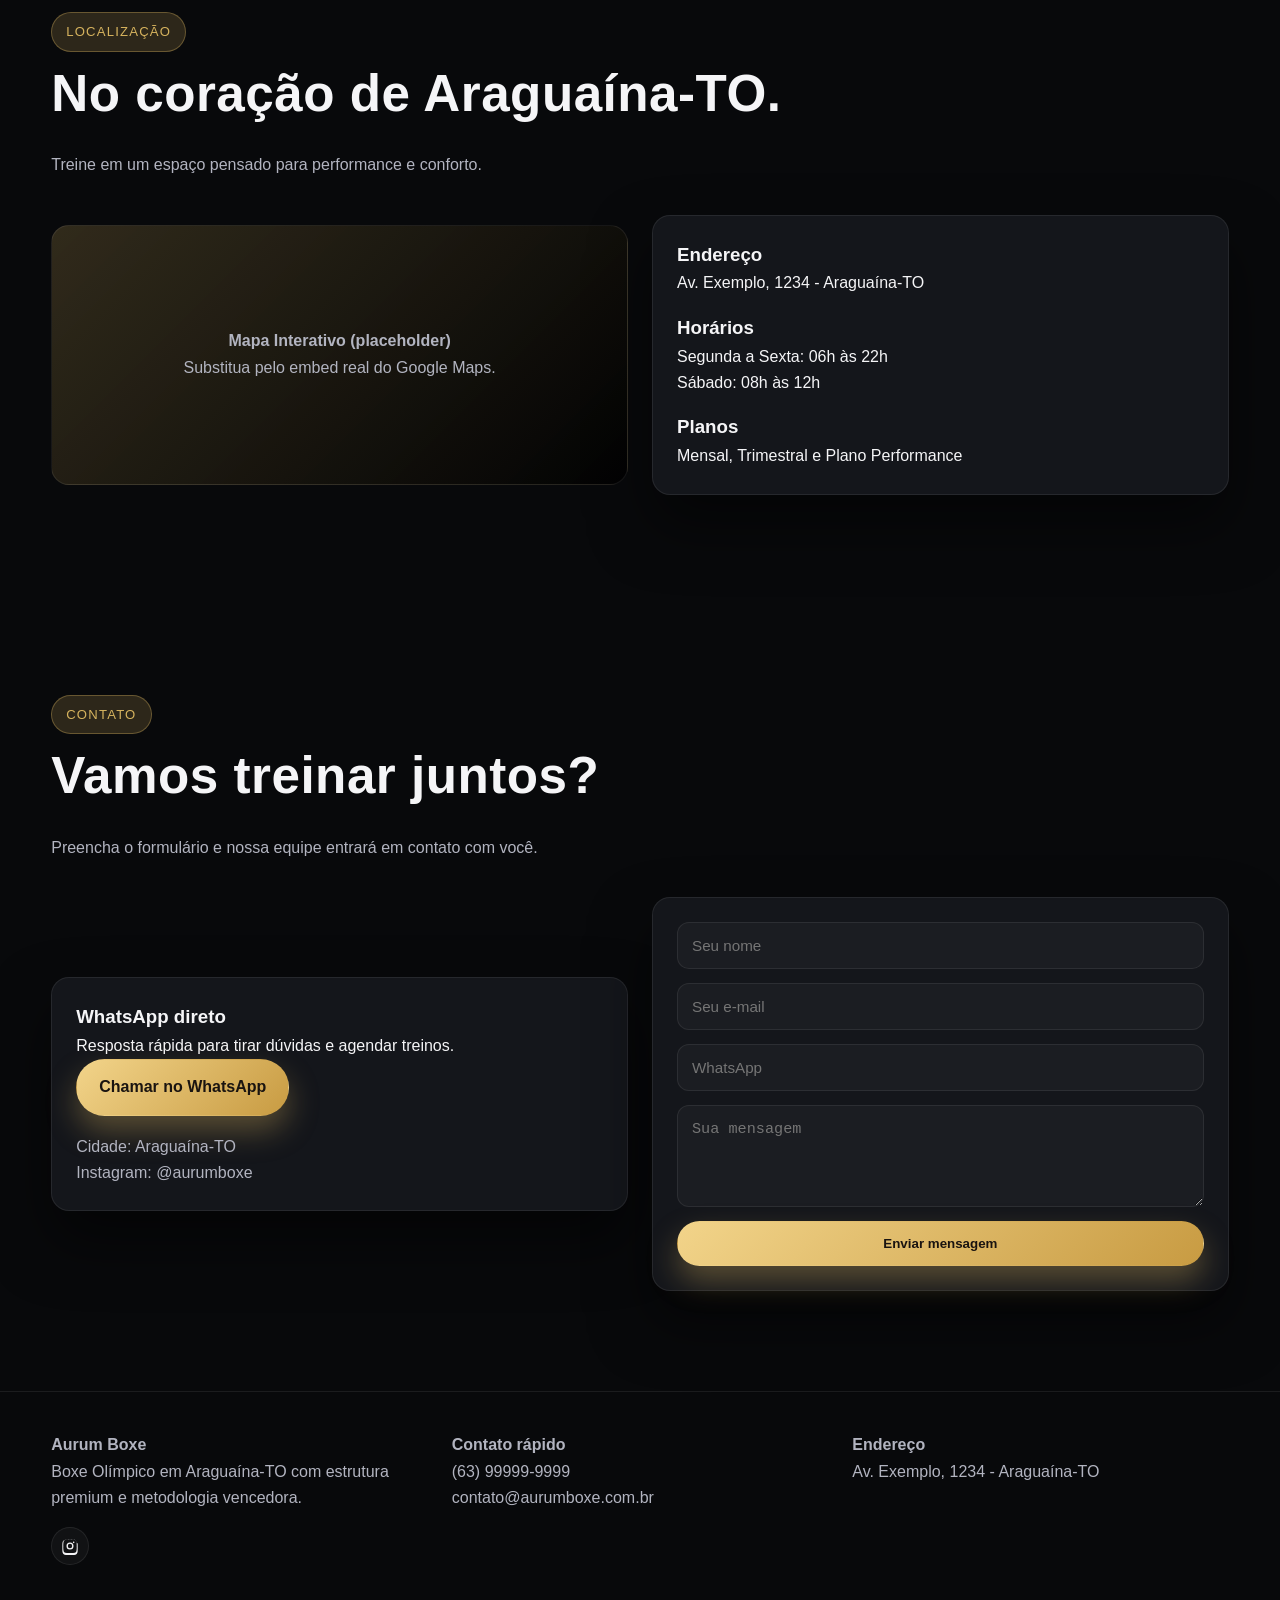
==== commit d7b716f9: "Update social and WhatsApp links" ====
--- a/Index.html
+++ b/Index.html
@@ -205,6 +205,30 @@
       display: none;
     }
 
+    .nav-socials {
+      display: none;
+      align-items: center;
+      gap: 12px;
+    }
+
+    .social-link {
+      width: 38px;
+      height: 38px;
+      border-radius: 50%;
+      display: grid;
+      place-items: center;
+      border: 1px solid var(--border);
+      color: var(--white);
+      background: rgba(255, 255, 255, 0.04);
+      transition: transform 0.2s ease, border 0.2s ease, color 0.2s ease;
+    }
+
+    .social-link:hover {
+      transform: translateY(-2px);
+      border-color: var(--gold);
+      color: var(--gold);
+    }
+
     .menu-toggle {
       width: 42px;
       height: 42px;
@@ -746,6 +770,12 @@
       grid-template-columns: repeat(auto-fit, minmax(220px, 1fr));
     }
 
+    .footer-socials {
+      margin-top: 16px;
+      display: flex;
+      gap: 12px;
+    }
+
     .reveal {
       opacity: 0;
       transform: translateY(24px);
@@ -760,6 +790,10 @@
     @media (min-width: 720px) {
       .nav-links {
         display: flex;
+      }
+
+      .nav-socials {
+        display: inline-flex;
       }
 
       .nav-cta {
@@ -817,7 +851,14 @@
         <a href="#galeria">Galeria</a>
         <a href="#contato">Contato</a>
       </nav>
-      <a class="btn btn-primary nav-cta" href="#contato">Agendar aula</a>
+      <div class="nav-socials">
+        <a class="social-link" href="https://www.instagram.com/aurumboxe/" target="_blank" rel="noopener" aria-label="Instagram Aurum Boxe">
+          <svg viewBox="0 0 24 24" width="18" height="18" aria-hidden="true" focusable="false">
+            <path fill="currentColor" d="M12 7.3a4.7 4.7 0 1 0 4.7 4.7A4.7 4.7 0 0 0 12 7.3zm0 7.6a2.9 2.9 0 1 1 2.9-2.9 2.9 2.9 0 0 1-2.9 2.9zm6-7.8a1.1 1.1 0 1 1-1.1-1.1A1.1 1.1 0 0 1 18 7.1zm3.1 1.1c-.1-1.3-.4-2.4-1.3-3.3S18.8 3.8 17.5 3.7C16.1 3.6 7.9 3.6 6.5 3.7 5.2 3.8 4.1 4.1 3.2 5s-1.2 2-1.3 3.3c-.1 1.4-.1 9.7 0 11.1.1 1.3.4 2.4 1.3 3.3s2 1.2 3.3 1.3c1.4.1 9.7.1 11.1 0 1.3-.1 2.4-.4 3.3-1.3s1.2-2 1.3-3.3c.1-1.4.1-9.7 0-11.1zM20.5 19a3.6 3.6 0 0 1-2 2 24.2 24.2 0 0 1-6.5.4 24.2 24.2 0 0 1-6.5-.4 3.6 3.6 0 0 1-2-2 24.2 24.2 0 0 1-.4-6.5 24.2 24.2 0 0 1 .4-6.5 3.6 3.6 0 0 1 2-2A24.2 24.2 0 0 1 12 3.5a24.2 24.2 0 0 1 6.5.4 3.6 3.6 0 0 1 2 2 24.2 24.2 0 0 1 .4 6.5 24.2 24.2 0 0 1-.4 6.5z"/>
+          </svg>
+        </a>
+      </div>
+      <a class="btn btn-primary nav-cta" href="https://wa.me/5563991196482?text=Ol%C3%A1%21%20Quero%20agendar%20uma%20aula%20experimental%20na%20Aurum%20Boxe%20%28Aragua%C3%ADna-TO%29." target="_blank" rel="noopener">Agendar aula</a>
       <div class="menu-toggle" id="menuToggle" aria-label="Abrir menu">
         <span></span>
       </div>
@@ -845,7 +886,7 @@
           <h1>Treine Boxe Olímpico com alma de campeão.</h1>
           <p>Disciplina, técnica e respeito em um ambiente premium de arena. Evolução real com acompanhamento próximo e metodologia olímpica.</p>
           <div class="hero-cta">
-            <a class="btn btn-primary" href="#contato">Agendar aula experimental</a>
+            <a class="btn btn-primary" href="https://wa.me/5563991196482?text=Ol%C3%A1%21%20Quero%20agendar%20uma%20aula%20experimental%20na%20Aurum%20Boxe%20%28Aragua%C3%ADna-TO%29." target="_blank" rel="noopener">Agendar aula experimental</a>
             <a class="btn btn-outline" href="#turmas">Ver horários</a>
           </div>
           <div class="hero-metrics">
@@ -1157,11 +1198,10 @@
           <div class="card reveal" data-reveal>
             <h3>WhatsApp direto</h3>
             <p>Resposta rápida para tirar dúvidas e agendar treinos.</p>
-            <!-- TODO: Atualizar link do WhatsApp -->
-            <a class="btn btn-primary" href="https://wa.me/5599999999999" target="_blank" rel="noopener">Chamar no WhatsApp</a>
+            <a class="btn btn-primary" href="https://wa.me/5563991196482?text=Ol%C3%A1%21%20Quero%20agendar%20uma%20aula%20experimental%20na%20Aurum%20Boxe%20%28Aragua%C3%ADna-TO%29." target="_blank" rel="noopener">Chamar no WhatsApp</a>
             <p style="margin-top: 18px; color: var(--muted);">Cidade: Araguaína-TO</p>
             <p style="color: var(--muted);"><!-- TODO: Atualizar Instagram -->
-              Instagram: @aurumboxe
+              Instagram: <a href="https://www.instagram.com/aurumboxe/" target="_blank" rel="noopener">@aurumboxe</a>
             </p>
           </div>
           <form class="card contact-form reveal" data-reveal id="contactForm">
@@ -1178,8 +1218,7 @@
   </main>
 
   <div class="floating-actions">
-    <!-- TODO: Atualizar link do WhatsApp -->
-    <a class="floating-btn whatsapp" href="https://wa.me/5599999999999" target="_blank" rel="noopener" aria-label="WhatsApp">WA</a>
+    <a class="floating-btn whatsapp" href="https://wa.me/5563991196482?text=Ol%C3%A1%21%20Quero%20agendar%20uma%20aula%20experimental%20na%20Aurum%20Boxe%20%28Aragua%C3%ADna-TO%29." target="_blank" rel="noopener" aria-label="WhatsApp">WA</a>
     <button class="floating-btn" id="backToTop" aria-label="Voltar ao topo">↑</button>
   </div>
 
@@ -1188,6 +1227,13 @@
       <div>
         <strong>Aurum Boxe</strong>
         <p>Boxe Olímpico em Araguaína-TO com estrutura premium e metodologia vencedora.</p>
+        <div class="footer-socials">
+          <a class="social-link" href="https://www.instagram.com/aurumboxe/" target="_blank" rel="noopener" aria-label="Instagram Aurum Boxe">
+            <svg viewBox="0 0 24 24" width="18" height="18" aria-hidden="true" focusable="false">
+              <path fill="currentColor" d="M12 7.3a4.7 4.7 0 1 0 4.7 4.7A4.7 4.7 0 0 0 12 7.3zm0 7.6a2.9 2.9 0 1 1 2.9-2.9 2.9 2.9 0 0 1-2.9 2.9zm6-7.8a1.1 1.1 0 1 1-1.1-1.1A1.1 1.1 0 0 1 18 7.1zm3.1 1.1c-.1-1.3-.4-2.4-1.3-3.3S18.8 3.8 17.5 3.7C16.1 3.6 7.9 3.6 6.5 3.7 5.2 3.8 4.1 4.1 3.2 5s-1.2 2-1.3 3.3c-.1 1.4-.1 9.7 0 11.1.1 1.3.4 2.4 1.3 3.3s2 1.2 3.3 1.3c1.4.1 9.7.1 11.1 0 1.3-.1 2.4-.4 3.3-1.3s1.2-2 1.3-3.3c.1-1.4.1-9.7 0-11.1zM20.5 19a3.6 3.6 0 0 1-2 2 24.2 24.2 0 0 1-6.5.4 24.2 24.2 0 0 1-6.5-.4 3.6 3.6 0 0 1-2-2 24.2 24.2 0 0 1-.4-6.5 24.2 24.2 0 0 1 .4-6.5 3.6 3.6 0 0 1 2-2A24.2 24.2 0 0 1 12 3.5a24.2 24.2 0 0 1 6.5.4 3.6 3.6 0 0 1 2 2 24.2 24.2 0 0 1 .4 6.5 24.2 24.2 0 0 1-.4 6.5z"/>
+            </svg>
+          </a>
+        </div>
       </div>
       <div>
         <strong>Contato rápido</strong>
